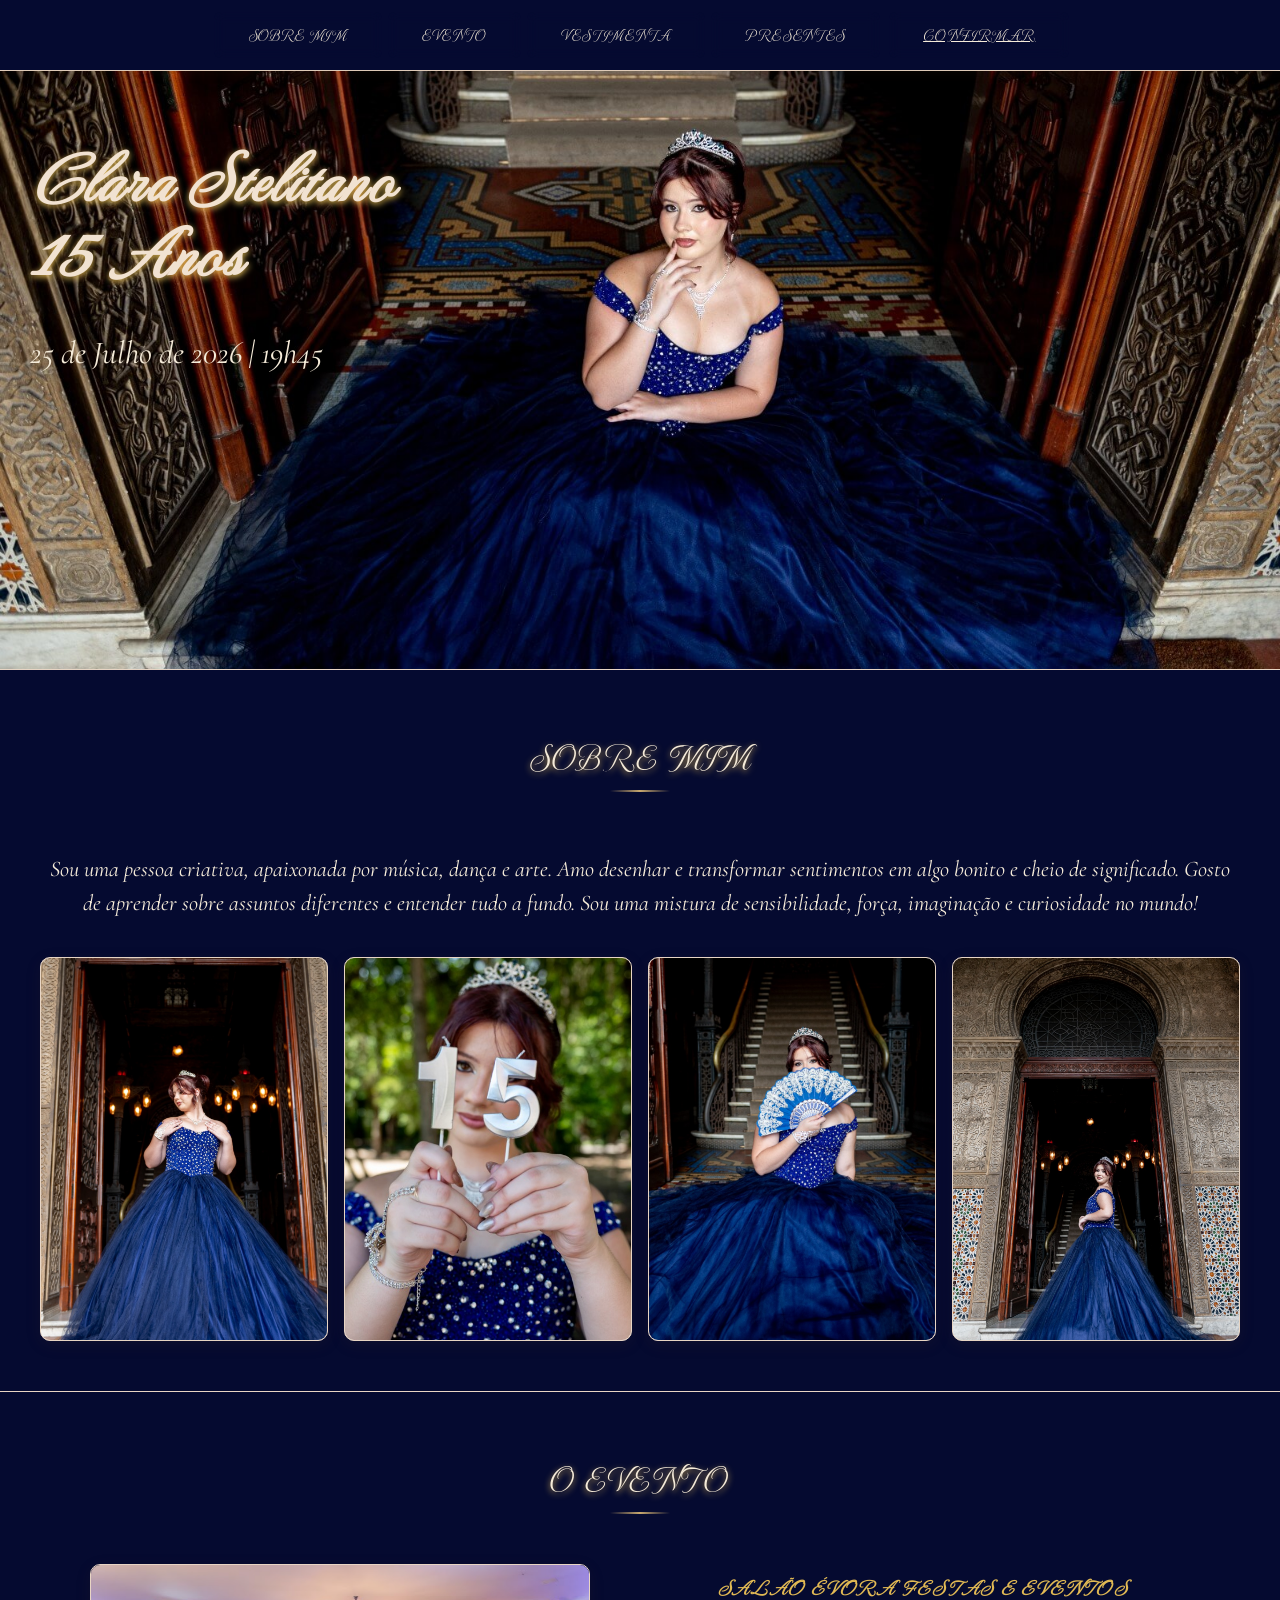
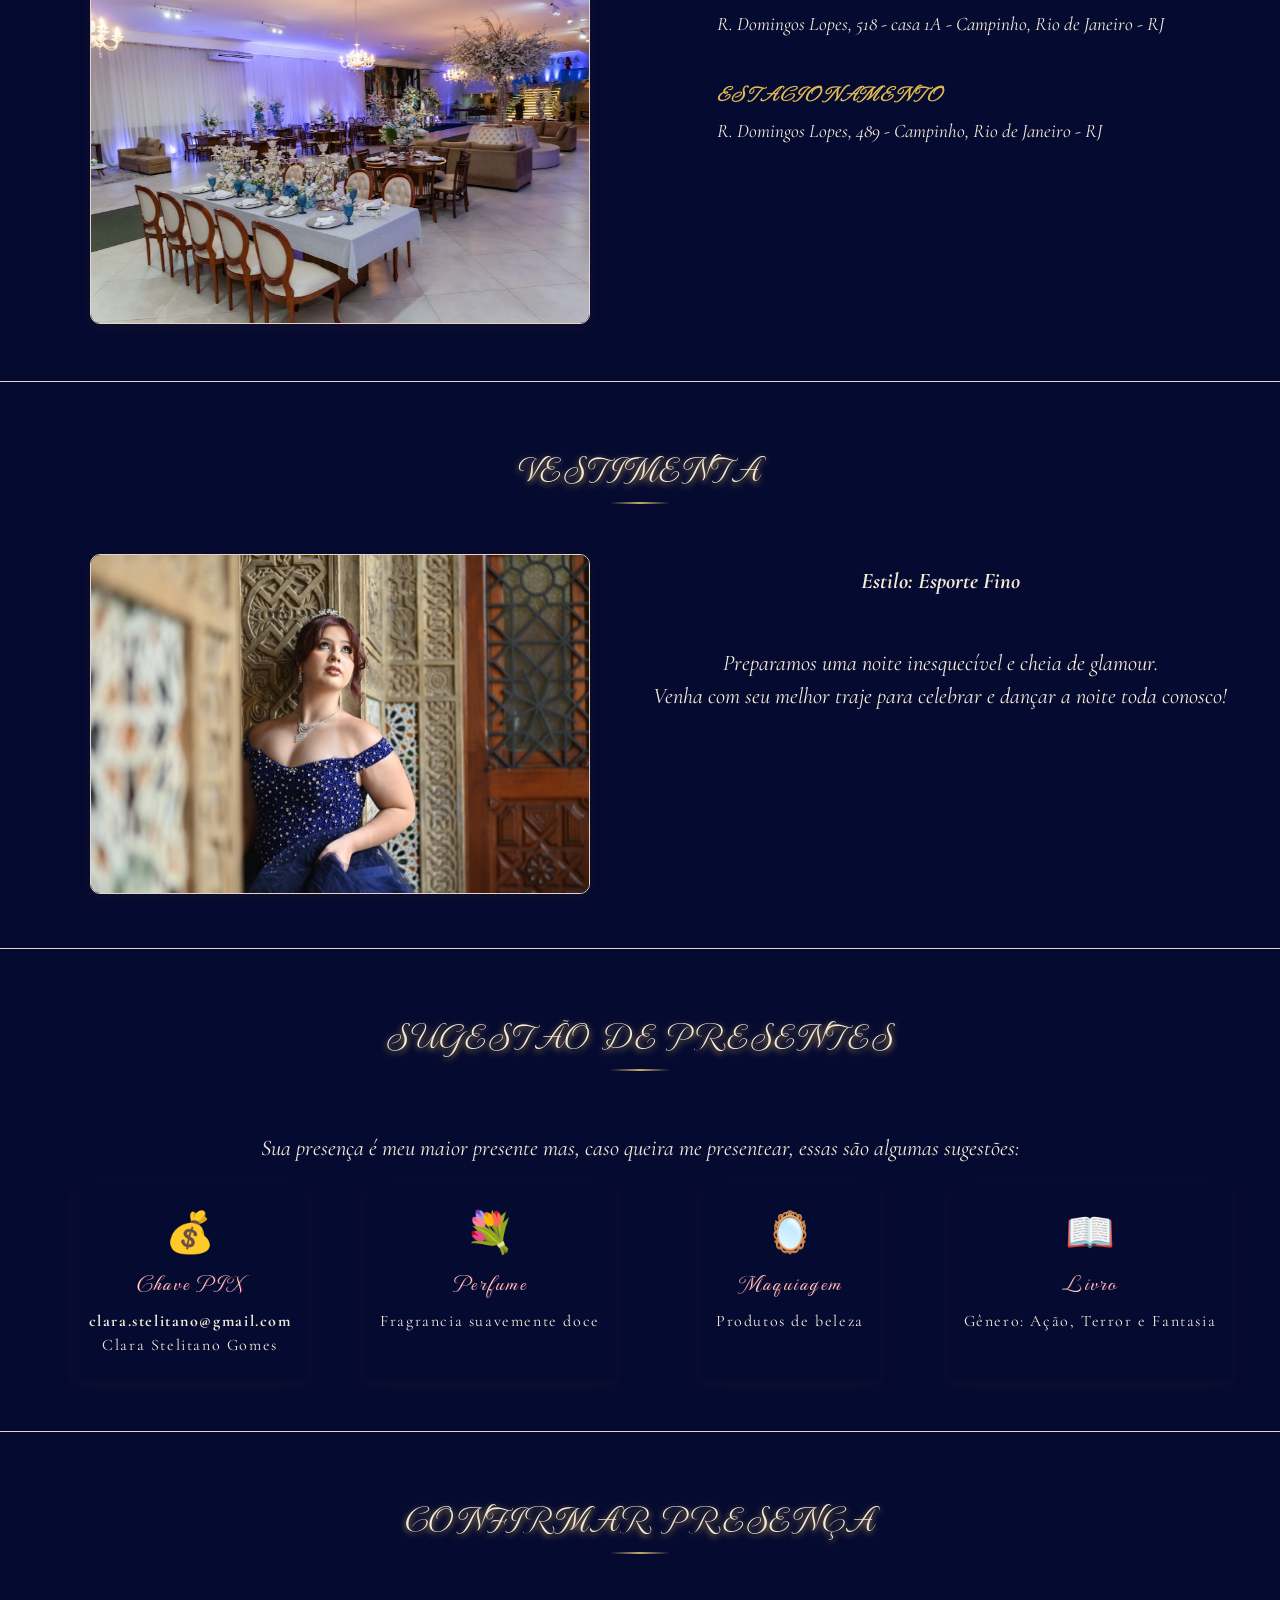
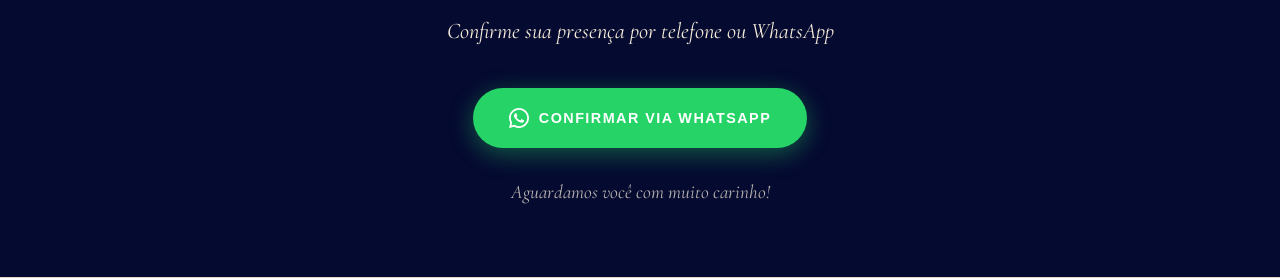
==== index.html @ 80c28e2c "whatsapp e fotos" ====
<!DOCTYPE html>
<html lang="pt-BR">

<head>
  <meta charset="UTF-8">
  <meta name="viewport" content="width=device-width, initial-scale=1.0">
  <link rel="stylesheet" href="home.css">
  <title>Clara Stelitano</title>
  <link rel="preconnect" href="https://fonts.googleapis.com">
  <link rel="preconnect" href="https://fonts.gstatic.com" crossorigin>
  <link href="https://fonts.googleapis.com/css2?family=Cormorant+Garamond:ital,wght@0,300..700;1,300..700&family=Great+Vibes&family=Imperial+Script&family=MonteCarlo&display=swap" rel="stylesheet">
</head>

<body>

  <!-- SIDEBAR NAV (desktop) -->
  <nav class="sidebar">
    <a href="#sobre" onclick="setActive(this)">Sobre Mim</a>
    <a href="#evento" onclick="setActive(this)">Evento</a>
    <a href="#trajes" onclick="setActive(this)">Vestimenta</a>
    <a href="#presentes" onclick="setActive(this)">Presentes</a>
    <a href="#confirmar" onclick="setActive(this)">Confirmar</a>
  </nav>

  <!-- HERO BANNER -->
  <header class="hero">
    <div class="hero-div">
      <h1 class="hero-title">Clara Stelitano</h1>
      <h1 class="hero-subtitle">15 Anos</h1>
      <p class="hero-data">25 de Julho de 2026 | 19h45</p>
    </div>

  </header>

  <div class="layout">

    <!-- MAIN CONTENT -->
    <main>

      <!-- SOBRE MIM -->
      <section class="section" id="sobre">
        <!-- <span class="decor-leaf" style="top:10px;right:20px">🌿</span> -->
        <h2 class="section-title">Sobre mim</h2>
        <div class="section-divider"></div>
        <p class="text-sobre">Sou uma pessoa criativa, apaixonada por música, dança e arte.
          Amo desenhar e transformar sentimentos em algo bonito e cheio de significado.
          Gosto de aprender sobre assuntos diferentes e entender tudo a fundo.
          Sou uma mistura de sensibilidade, força, imaginação e curiosidade no mundo! </p>
        </br>
        <div class="gallery-grid">
          <div class="gallery-card">
            <img class="gallery-img" src="img/foto15.jpeg" alt="clara">
          </div>
          <!-- <div class="gallery-card">
            <img class="gallery-img" src="img/foto10.jpeg" alt="clara">
          </div> -->
          <div class="gallery-card">
            <img class="gallery-img" src="img/foto12.jpeg" alt="clara">
          </div>
          <div class="gallery-card">
            <img class="gallery-img" src="img/foto17.jpeg" alt="clara">
          </div>
          <div class="gallery-card">
            <img class="gallery-img" src="img/foto16.jpeg" alt="clara">
          </div>
        </div>
      </section>

      <!-- EVENTO -->
      <section class="section" id="evento">
        <h2 class="section-title">O Evento</h2>
        <div class="section-divider"></div>

        <!-- <div class="location-grid"> -->
        <!-- <div class="location-card,location-grid"> -->
        <div class="conteudoTotal">
          <div class="conteudoLeft">
            <img src="img/foto20.png">
          </div>
          <div class="conteudoRight">
            <p class="location-label">Salão Évora Festas e Eventos</p>
            <p class="location-addr">R. Domingos Lopes, 518 - casa 1A - Campinho, Rio de Janeiro - RJ</p>
            <br>
            <p class="location-label">Estacionamento</p>
            <p class="location-addr">R. Domingos Lopes, 489 - Campinho, Rio de Janeiro - RJ</p>
            <br>
            <iframe
              src="https://www.google.com/maps/embed?pb=!1m18!1m12!1m3!1d3675.949579290275!2d-43.3407537!3d-22.8783209!2m3!1f0!2f0!3f0!3m2!1i1024!2i768!4f13.1!3m3!1m2!1s0x9962daef02a1d3%3A0x173c0914b69ce580!2s%C3%89vora%20Festas%20e%20Eventos!5e0!3m2!1sen!2sbr!4v1779203268792!5m2!1sen!2sbr"
              width="200" height="150" style="border:0;" allowfullscreen="" loading="lazy"
              referrerpolicy="no-referrer-when-downgrade">
            </iframe>
          </div>
        </div>
        <!-- </div> -->
      </section>

      <!-- VESTIMENTA -->
      <section class="section" id="trajes">
        <h2 class="section-title">Vestimenta</h2>
        <div class="section-divider"></div>
        <div class="conteudoTotal">
          <div class="conteudoFoto">
            <img src="img/foto6.jpeg" alt="clara">
          </div>
          <div class="contudoTextoTraje">
            <p><strong>Estilo: Esporte Fino</strong> </p>
            <br>
            <p>Preparamos uma noite inesquecível e cheia de glamour.
              <br> Venha com seu melhor traje para celebrar e dançar a noite toda conosco!
            </p>
          </div>
        </div>
      </section>

      <!-- PRESENTES -->
      <section class="section" id="presentes">
        <h2 class="section-title">Sugestão de Presentes</h2>
        <div class="section-divider"></div>
        <p class="text-sobre">Sua presença é meu maior presente mas, caso queira me presentear, essas são algumas
          sugestões:</p>

        <div class="gifts-grid">
          <div class="gift-card">
            <span class="gift-icon">💰</span>
            <!-- <img src="img/icon_money.png" width="100" height="50"> -->
            <div class="gift-title">Chave PIX</div>
            <div class="gift-desc"><strong>clara.stelitano@gmail.com</strong><br>Clara Stelitano Gomes</div>
          </div>
          <div class="gift-card">
            <span class="gift-icon">💐</span>
            <div class="gift-title">Perfume</div>
            <div class="gift-desc">Fragrancia suavemente doce</div>
          </div>
          <div class="gift-card">
            <span class="gift-icon">🪞</span>
            <div class="gift-title">Maquiagem</div>
            <div class="gift-desc">Produtos de beleza</div>
          </div>
          <div class="gift-card">
            <span class="gift-icon">📖</span>
            <div class="gift-title">Livro</div>
            <div class="gift-desc">Gênero: Ação, Terror e Fantasia</div>
          </div>
        </div>

      </section>

      <!-- CONFIRMAR -->
      <section class="section" id="confirmar">
        <h2 class="section-title">Confirmar Presença</h2>
        <div class="section-divider"></div>
        <p class="text-sobre">Confirme sua presença por telefone ou WhatsApp</p>
        <a class="btn-whatsapp" href="https://wa.me/5521988600268?text=Olá!%20Gostaria%20de%20confirmar%20minha/nossa%20presença%20no%20aniversário%20de%2015%20anos%20da%20Clara.%20%0A%0ANome(s)%20confirmado(s):%0A*[Escreva%20aqui%20os(s)%20nome(s):]*%0A%0AAté%20lá!" target="_blank">
          <svg width="20" height="20" viewBox="0 0 24 24" fill="white">
            <path
              d="M17.472 14.382c-.297-.149-1.758-.867-2.03-.967-.273-.099-.471-.148-.67.15-.197.297-.767.966-.94 1.164-.173.199-.347.223-.644.075-.297-.15-1.255-.463-2.39-1.475-.883-.788-1.48-1.761-1.653-2.059-.173-.297-.018-.458.13-.606.134-.133.298-.347.446-.52.149-.174.198-.298.298-.497.099-.198.05-.371-.025-.52-.075-.149-.669-1.612-.916-2.207-.242-.579-.487-.5-.669-.51-.173-.008-.371-.01-.57-.01-.198 0-.52.074-.792.372-.272.297-1.04 1.016-1.04 2.479 0 1.462 1.065 2.875 1.213 3.074.149.198 2.096 3.2 5.077 4.487.709.306 1.262.489 1.694.625.712.227 1.36.195 1.871.118.571-.085 1.758-.719 2.006-1.413.248-.694.248-1.289.173-1.413-.074-.124-.272-.198-.57-.347z" />
            <path
              d="M12 0C5.373 0 0 5.373 0 12c0 2.136.562 4.14 1.541 5.875L0 24l6.293-1.511A11.944 11.944 0 0012 24c6.627 0 12-5.373 12-12S18.627 0 12 0zm0 21.818a9.812 9.812 0 01-5.031-1.384l-.361-.214-3.733.896.934-3.625-.235-.374A9.815 9.815 0 012.182 12C2.182 6.57 6.57 2.182 12 2.182c5.43 0 9.818 4.388 9.818 9.818 0 5.43-4.388 9.818-9.818 9.818z" />
          </svg>
          Confirmar via WhatsApp
        </a>
        <p class="rsvp-phone">Aguardamos você com muito carinho!</p>
      </section>
    </main>
  </div>

  <!-- MOBILE BOTTOM NAV -->
  <nav class="mobile-nav">
    <div class="mobile-nav-inner">
      <a href="#sobre" onclick="setActiveMobile(this)">
        <span class="nav-icon">🏠</span>Sobre
      </a>
      <a href="#evento" onclick="setActiveMobile(this)">
        <span class="nav-icon">📍</span>Evento
      </a>
      <a href="#trajes" onclick="setActiveMobile(this)">
        <span class="nav-icon">👗</span>Trajes
      </a>
      <a href="#presentes" onclick="setActiveMobile(this)">
        <span class="nav-icon">🎁</span>Presentes
      </a>
      <a href="#confirmar" onclick="setActiveMobile(this)">
        <span class="nav-icon">✅</span>Confirmar
      </a>
    </div>
  </nav>

  <!-- <footer>
    @ClaraStelitano15anos &nbsp;·&nbsp; 2026
  </footer> -->

  <script>
    // ── Atualiza active na nav desktop ──
    function setActive(el) {
      document.querySelectorAll('nav.sidebar a').forEach(a => a.classList.remove('active'));
      el.classList.add('active');
    }

    // ── Atualiza active na nav mobile ──
    function setActiveMobile(el) {
      document.querySelectorAll('.mobile-nav a').forEach(a => a.classList.remove('active'));
      el.classList.add('active');
    }

    // ── Scroll suave com offset para compensar a nav inferior no mobile ──
    document.querySelectorAll('a[href^="#"]').forEach(link => {
      link.addEventListener('click', function (e) {
        const targetId = this.getAttribute('href').slice(1);
        const target = document.getElementById(targetId);
        if (!target) return;

        e.preventDefault();

        const isMobile = window.innerWidth <= 768;
        // Offset: altura da nav inferior (~68px) + folga
        const offset = isMobile ? 16 : 0;
        const top = target.getBoundingClientRect().top + window.scrollY - offset;

        window.scrollTo({ top, behavior: 'smooth' });
      });
    });

    // ── Intersection Observer: destaca seção visível na nav ──
    const sections = document.querySelectorAll('.section');
    const sidebarLinks = document.querySelectorAll('nav.sidebar a');
    const mobileLinks = document.querySelectorAll('.mobile-nav a');

    // threshold menor para melhor detecção em telas pequenas
    const observer = new IntersectionObserver((entries) => {
      entries.forEach(entry => {
        if (entry.isIntersecting) {
          const id = entry.target.id;
          sidebarLinks.forEach(a => {
            a.classList.toggle('active', a.getAttribute('href') === '#' + id);
          });
          mobileLinks.forEach(a => {
            a.classList.toggle('active', a.getAttribute('href') === '#' + id);
          });
        }
      });
    }, {
      threshold: 0.25,
      // rootMargin: exclui a faixa inferior ocupada pela nav mobile
      rootMargin: '0px 0px -60px 0px'
    });

    sections.forEach(s => observer.observe(s));
  </script>
</body>

</html>
---- home.css ----
:root {
    --azul: #050a30;
    --marsala: #810B38;
    --bege: #F1E2D1;
    --bege-escuro: #DCC3AA;
    --dourado: #e1b954;
    --rose: #c49a7a;
    --rose-light: #e8d5c4;
    --rose-pale: #f5ede6;
    --rose-dark: #9a6843;
    --cream: #faf5f0;
    --brown: #5c3d2e;
    --brown-light: #9b7b6a;
    --gold: #c9a96e;
    --white: #fff;
    --text: #f5ebd9;
    --text-light: #7a5c4a;
    --shadow: rgba(100, 60, 30, 0.12);
    --nav-w: 180px;
}

*,
*::before,
*::after {
    box-sizing: border-box;
    margin: 0;
    padding: 0;
}

html {
    scroll-behavior: smooth;
}

body {
    font-family: 'Lato', sans-serif;
    background: var(--azul);
    color: var(--text);
    overflow-x: hidden;
}

/* ── HERO BANNER ── */
.hero {
    background-image: url('foto13.jpeg');
    background-size: cover;
    background-position: center center;
    max-height: 700px;
    width: 100%;
    padding: 70px 30px 60px;
    min-height: 600px;

    /* padding: 150px 100px 40px; */
    /* text-align: left; */
    /* position: relative; */
    overflow: hidden;
    border-bottom: .5px solid var(--rose-light);
    border-top: .5px solid var(--rose-light);
}

.hero-div {
    text-align: justify;
}

/* .hero::before,
    .hero::after {
      content: '';
      position: absolute;
      border-radius: 50%;
      opacity: .15;
    }

    .hero::before {
      width: 300px;
      height: 300px;
      background: radial-gradient(circle, var(--rose) 0%, transparent 70%);
      top: -80px;
      left: -80px;
    }

    .hero::after {
      width: 250px;
      height: 250px;
      background: radial-gradient(circle, var(--gold) 0%, transparent 70%);
      bottom: -60px;
      right: -60px;
    } */

.hero-title {
    font-family: "MonteCarlo", cursive;
    font-style: italic;
    font-size: clamp(2rem, 6vw, 4.2rem);
    font-weight: 700;
    color: var(--bege);
    letter-spacing: 0.04em;
    line-height: 1.1;
    position: relative;
    z-index: 1;
    text-shadow: 0 2px 6px var(--dourado);
    /* text-align: right; */
    /* animation: fadeDown .8s ease both; */
}

.hero-subtitle {
    font-family: "MonteCarlo", cursive;
    font-style: italic;
    font-size: clamp(1rem, 6vw, 4.2rem);
    font-weight: 700;
    color: var(--bege);
    letter-spacing: 0.04em;
    line-height: 1.1;
    position: relative;
    z-index: 1;
    text-shadow: 0 2px 6px var(--dourado);
    /* text-align: right; */
    /* animation: fadeDown .8s ease both; */
}

.hero-data {
    font-family: 'Cormorant Garamond', serif;
    font-size: clamp(2rem, 2.5vw, 1.4rem);
    font-style: italic;
    text-align: left;
    color: var(--text);
    margin-top: 30px;
}

/* .hero-sub {
      font-family: 'Cormorant Garamond', serif;
      font-size: clamp(1rem, 3vw, 1.6rem);
      font-style: italic;
      color: var(--rose-dark);
      margin-top: 10px;
      letter-spacing: 0.08em;
      position: relative; z-index: 1;
      animation: fadeDown .8s .2s ease both;
    } */

@keyframes fadeDown {
    from {
        opacity: 0;
        transform: translateY(-20px);
    }

    to {
        opacity: 1;
        transform: translateY(0);
    }
}

/* .hero-line {
      width: 80px; height: 2px;
      background: linear-gradient(90deg, transparent, var(--gold), transparent);
      margin: 14px auto 0;
      position: relative; z-index: 1;
    } */

/* ── LAYOUT WRAPPER ── */
.layout {
    display: flex;
    min-height: 100vh;
    align-items: flex-start;
    /* background: var(--azul); */
}

/* ── SIDEBAR NAV ── */
nav.sidebar {
    /* width: var(--nav-w);
      flex-shrink: 0;
      background: linear-gradient(180deg, var(--azul) 0%, #eeddcf 100%);
      border-right: 1px solid var(--rose-light);
      position: sticky;
      top: 0;
      height: 100vh;
      display: flex;
      flex-direction: column;
      align-items: center;
      padding: 30px 0;
      gap: 8px;
      box-shadow: 2px 0 12px var(--shadow);
      z-index: 100; */
    width: 100%;
    background: var(--azul);
    /* border-bottom: 1px solid var(--rose-light); */
    position: sticky;
    top: 0;
    /* height: auto; */
    display: flex;
    flex-direction: row;
    align-items: center;
    justify-content: center;
    padding: 12px 20px;
    gap: 6px;
    box-shadow: 0 2px 12px var(--shadow);
    z-index: 100;
    /* flex-wrap: wrap; */
}

nav.sidebar a {
    display: block;
    /* width: 95%; */
    padding: 11px 34px;
    /* font-family: "Imperial Script", cursive; */
    /* font-family: 'Cormorant Garamond', serif; */
    font-family: "MonteCarlo", cursive;
    font-size: .88rem;
    font-weight: 500;
    letter-spacing: .12em;
    text-transform: uppercase;
    text-decoration: none;
    color: var(--text);
    /* background: rgba(255,255,255,.25); */
    background: F1E2D1;
    /* border: 1px solid var(--rose-light); */
    border-radius: 6px;
    text-align: center;
    transition: all .45s ease;
    backdrop-filter: blur(6px);
}

nav.sidebar a:hover,
nav.sidebar a.active {
    /* background: rgba(196,154,122, .4); */
    text-decoration: underline;
    /* color: var(--white); */
    /* border-color: var(--rose); */
    /* box-shadow: 0 4px 14px rgba(196, 154, 122, .4); */
    transform: translateX(3px);
}

/* ── MAIN CONTENT ── */
main {
    flex: 1;
    padding: 0 0 0px;
    min-width: 0;
    background: var(--azul);
}

/* ── SECTION SHARED ── */
.section {
    padding: 50px 40px;
    border-bottom: .5px solid var(--rose-light);
    animation: fadeIn .6s ease both;
    background: var(--azul);
}

@keyframes fadeIn {
    from {
        opacity: 0;
        transform: translateY(16px);
    }

    to {
        opacity: 1;
        transform: translateY(0);
    }
}

.section-title {
    font-family: "MonteCarlo", cursive;
    /* font-family: 'Cormorant Garamond', serif; */
    font-size: clamp(1.3rem, 3vw, 2rem);
    font-weight: 300;
    color: var(--text);
    letter-spacing: .10em;
    text-transform: uppercase;
    text-align: center;
    margin-bottom: 6px;
    margin-top: 10px;
    position: relative;
    z-index: 1;
    text-shadow: 0 2px 6px var(--dourado);
}

.section-divider {
    width: 60px;
    height: 2px;
    background: linear-gradient(90deg, transparent, var(--gold), transparent);
    margin: 0 auto 50px;
}

/* ── SOBRE MIM ── */
/* #bem-vindo {
      background: linear-gradient(135deg, #fff9f5 0%, var(--rose-pale) 100%);
      text-align: center;
    } */

.text-sobre {
    font-family: 'Cormorant Garamond', serif;
    font-size: clamp(1rem, 2.5vw, 1.4rem);
    font-style: italic;
    color: var(--text);
    margin-bottom: 20px;
    text-align: center;
}


/* ── GALLERY ── */
.gallery-grid {
    display: grid;
    /* grid-template-columns: repeat(auto-fill, minmax(160px, 1fr)); */
    grid-template-columns: repeat(4, 1fr);
    gap: 16px;
    justify-items: center;
}

.gallery-card {
    background: var(--rose-pale);
    border-radius: 10px;
    overflow: hidden;
    border: 1px solid var(--rose-light);
    box-shadow: 0 4px 16px var(--shadow);
    /* transition: transform .3s ease, box-shadow .3s ease; */
    /* cursor: pointer; */
}

/* .gallery-card:hover { transform: translateY(-5px) scale(1.02); box-shadow: 0 10px 28px rgba(100,60,30,.18); } */

.gallery-img {
    width: 100%;
    aspect-ratio: 3/4;
    object-fit: cover;
    display: block;
    background: linear-gradient(135deg, var(--rose-light) 0%, #dfc5b0 100%);
}

.gallery-placeholder {
    width: 100%;
    aspect-ratio: 3/4;
    display: flex;
    flex-direction: column;
    align-items: center;
    justify-content: center;
    background: linear-gradient(135deg, var(--rose-light) 0%, #dfc5b0 100%);
    font-size: 2.5rem;
    color: var(--rose-dark);
    opacity: .7;
    gap: 8px;
}

.gallery-caption {
    padding: 8px 10px;
    font-family: 'Cormorant Garamond', serif;
    font-size: .85rem;
    font-style: italic;
    color: var(--brown-light);
    text-align: center;
}

/* ── EVENTO ── */
/* #evento {
      background: var(--azul);
    } */

/* .location-grid {
      display: grid;
      grid-template-columns: 1fr 1fr;
      gap: 20px;
      /* grid-template-columns: repeat(2, 1fr); 
    }*/

/* .location-card { */
/* background: white;
      border-radius: 12px;
      border: 1px solid var(--rose-light);
      padding: 50px;
      box-shadow: 0 4px 16px var(--shadow);
      display: flex;
      flex-direction: column;
      gap: 12px; */
/* background: var(--rose-pale);
      border-radius: 10px;
      overflow: hidden;
      border: 1px solid var(--rose-light);
      box-shadow: 0 4px 16px var(--shadow);
    } */

.conteudoLeft img {
    /* width: 50%; */
    width: 500px;
    height: 360px;
    border-radius: 10px;
    overflow: hidden;
    border: 1px solid var(--rose-light);
    box-shadow: 0 4px 16px var(--shadow);
}

.location-label {
    font-family: "MonteCarlo", cursive;
    font-size: clamp(1rem, 2.5vw, 1.2rem);
    font-weight: 700;
    line-height: 1.5;
    letter-spacing: .15em;
    text-transform: uppercase;
    text-align: left;
    color: var(--dourado);
    margin-bottom: 4px;
}

.location-addr {
    font-family: 'Cormorant Garamond', serif;
    font-size: clamp(.85rem, 2.5vw, 1.2rem);
    line-height: 1rem;
    color: var(--text);
    margin-bottom: 20px;
    text-align: left;
    padding-top: 10px;
}


/* TRAJES */

.conteudoTotal {
    display: grid;
    justify-items: center;
    /* gap: 10px; */
    grid-template-columns: repeat(2, 1fr);
}

.conteudoFoto img {
    width: 500px;
    height: 340px;
    border-radius: 10px;
    overflow: hidden;
    border: 1px solid var(--rose-light);
    box-shadow: 0 4px 16px var(--shadow);

}

.conteudoTextoTraje,
p {
    font-family: 'Cormorant Garamond', serif;
    font-size: clamp(1rem, 2.5vw, 1.4rem);
    font-style: italic;
    line-height: 1.5;
    color: var(--text);
    margin-bottom: 20px;
    /* margin-top: 30px; */
    text-align: center;
    padding-top: 10px;
}


/* ── GIFTS ── */
/* #presentes {
      background: var(--azul);
    } */

.gifts-grid {
    display: grid;
    justify-items: center;
    grid-template-columns: repeat(4, 1fr);
}

.gift-card {
    background: var(--azul);
    /* border-radius: 12px; */
    /* border: 1px solid var(--rose-light); */
    padding: 24px 16px;
    text-align: center;
    box-shadow: 0 4px 14px var(--shadow);
    /* transition: transform .3s ease; */
}

/* .gift-card:hover {
      transform: translateY(-4px);
    } */

.gift-icon {
    font-size: 2.5rem;
    margin-bottom: 10px;
    display: block;
}

.gift-title {
    font-family: "MonteCarlo", cursive;
    font-size: clamp(1rem, 2.5vw, 1.4rem);
    /* font-size: .88rem; */
    /* font-style: italic; */
    line-height: 1.5;
    font-weight: 500;
    letter-spacing: .1em;
    color: var(--bege);
    text-shadow: 1px 0px var(--marsala);
    margin-bottom: 10px;
}

.gift-desc {
    font-family: 'Cormorant Garamond', serif;
    font-size: 1rem;
    color: var(--text);
    line-height: 1.5;
    letter-spacing: .1em;
}

/* ── RSVP ── */
#confirmar {
    text-align: center;
}

/* .rsvp-text {
      font-size: .85rem;
      opacity: .9;
      margin-bottom: 8px;
      line-height: 1.6;
    } */

/* .rsvp-deadline {
      font-family: 'Cormorant Garamond', serif;
      font-style: italic;
      font-size: 1.05rem;
      opacity: .85;
      margin-bottom: 28px;
    } */

.rsvp-icon {
    font-size: 3rem;
    margin-bottom: 16px;
    animation: pulse 2s infinite;
}

@keyframes pulse {

    0%,
    100% {
        transform: scale(1)
    }

    50% {
        transform: scale(1.08)
    }
}

.btn-whatsapp {
    display: inline-flex;
    align-items: center;
    gap: 10px;
    background: #25d366;
    color: white;
    padding: 20px 36px;
    border-radius: 50px;
    font-family: 'Lato', sans-serif;
    font-weight: 700;
    font-size: .9rem;
    letter-spacing: .1em;
    text-transform: uppercase;
    text-decoration: none;
    box-shadow: 0 6px 24px rgba(37, 211, 102, .4);
    transition: all .3s ease;
    border: none;
    cursor: pointer;
    margin: 20px 10px 0px;
}

.btn-whatsapp:hover {
    transform: translateY(-3px);
    box-shadow: 0 10px 32px rgba(37, 211, 102, .5);
    background: #1eb556;
}

.rsvp-phone {
    margin-top: 20px;
    opacity: .75;
    font-size: 1.2rem;
    color: var(--text);
    line-height: 1.5;
}

/* ── FOOTER ── */
footer {
    background: var(--azul);
    color: rgba(255, 255, 255, .6);
    text-align: center;
    padding: 30px;
    font-size: .78rem;
    letter-spacing: .08em;
}

/* ══════════════════════════════════════════
       MOBILE NAV — barra inferior fixa
    ══════════════════════════════════════════ */
.mobile-nav {
    display: none;
    /* oculto no desktop */
    position: fixed;
    bottom: 0;
    left: 0;
    right: 0;
    background: rgba(5, 10, 48, 0.96);
    backdrop-filter: blur(20px);
    -webkit-backdrop-filter: blur(20px);
    border-top: 1px solid rgba(225, 185, 84, 0.22);
    z-index: 200;
    /* respeita a safe-area do iPhone (home bar) */
    padding-bottom: env(safe-area-inset-bottom, 6px);
    box-shadow: 0 -4px 28px rgba(0, 0, 0, 0.45);
}

.mobile-nav-inner {
    display: flex;
    justify-content: space-around;
    align-items: center;
    padding: 8px 4px 4px;
}

.mobile-nav a {
    display: flex;
    flex-direction: column;
    align-items: center;
    gap: 3px;
    text-decoration: none;
    color: rgba(245, 235, 217, 0.5);
    font-size: 0.5rem;
    font-weight: 700;
    letter-spacing: 0.07em;
    text-transform: uppercase;
    padding: 6px 8px;
    border-radius: 10px;
    min-width: 48px;
    text-align: center;
    transition: color 0.2s ease, background 0.2s ease;
    /* área de toque mínima de 44px recomendada pela Apple */
    min-height: 44px;
    justify-content: center;
}

.mobile-nav a:active {
    background: rgba(225, 185, 84, 0.1);
    transform: scale(0.95);
}

.mobile-nav a.active {
    color: var(--dourado);
}

.mobile-nav a.active .nav-icon {
    filter: drop-shadow(0 0 5px rgba(225, 185, 84, 0.55));
}

.mobile-nav .nav-icon {
    font-size: 1.3rem;
    line-height: 1;
    display: block;
}

/* ══════════════════════════════════════════
       BREAKPOINT: Tablet  ≤ 900px
    ══════════════════════════════════════════ */
@media (max-width: 900px) {
    nav.sidebar {
        padding: 10px 12px;
        gap: 2px;
        flex-wrap: wrap;
    }

    nav.sidebar a {
        padding: 9px 18px;
        font-size: 0.78rem;
        letter-spacing: 0.08em;
    }

    .gallery-grid {
        grid-template-columns: repeat(3, 1fr);
        gap: 12px;
    }

    .gifts-grid {
        grid-template-columns: repeat(2, 1fr);
        gap: 12px;
    }

    .conteudoTotal {
        grid-template-columns: 1fr;
        gap: 24px;
    }

    .conteudoLeft img,
    .conteudoFoto img {
        width: 100%;
        height: auto;
        max-height: 340px;
        object-fit: cover;
    }
}

/* ══════════════════════════════════════════
       BREAKPOINT: Mobile  ≤ 768px
    ══════════════════════════════════════════ */
@media (max-width: 768px) {
    :root {
        --nav-w: 0px;
    }

    /* ── Troca a nav ── */
    nav.sidebar {
        display: none;
    }

    .mobile-nav {
        display: block;
    }

    /* ── Compensa a nav inferior + safe-area ── */
    main {
        padding-bottom: calc(68px + env(safe-area-inset-bottom, 0px));
    }

    footer {
        padding-bottom: calc(76px + env(safe-area-inset-bottom, 0px));
    }

    /* ── Layout ── */
    .layout {
        flex-direction: column;
    }

    /* ── Hero ── */
    .hero {
        padding: 52px 24px 40px;
        min-height: 280px;
        max-height: none;
        background-position: center top;
    }

    .hero-title {
        font-size: clamp(2.2rem, 10vw, 3rem);
    }

    .hero-subtitle {
        font-size: clamp(1.3rem, 6.5vw, 2rem);
    }

    .hero-data {
        font-size: clamp(0.9rem, 3.8vw, 1.1rem);
        margin-top: 14px;
    }

    /* ── Seções ── */
    .section {
        padding: 40px 20px;
    }

    .section-title {
        font-size: clamp(1.4rem, 5.5vw, 2rem);
    }

    .section-divider {
        margin-bottom: 28px;
    }

    .text-sobre {
        font-size: clamp(1rem, 3.8vw, 1.2rem);
        text-align: center;
        padding: 0 4px;
        line-height: 1.6;
    }

    /* ── Galeria: 2 colunas no mobile ── */
    .gallery-grid {
        grid-template-columns: repeat(2, 1fr);
        gap: 10px;
    }

    /* ── Evento / Trajes: empilhado, centrado ── */
    .conteudoTotal {
        grid-template-columns: 1fr;
        gap: 20px;
    }

    .conteudoLeft,
    .conteudoFoto {
        display: flex;
        justify-content: center;
    }

    .conteudoLeft img,
    .conteudoFoto img {
        width: 100%;
        height: auto;
        max-height: 260px;
        object-fit: cover;
        border-radius: 10px;
    }

    .conteudoRight {
        text-align: center;
        padding: 0 4px;
    }

    .location-label,
    .location-addr {
        text-align: center;
    }

    .location-addr {
        line-height: 1.5;
    }

    /* ── Iframe do Maps: 100% de largura ── */
    iframe {
        width: 100% !important;
        height: 200px !important;
        border-radius: 10px;
    }

    /* ── Presentes: 2 colunas ── */
    .gifts-grid {
        grid-template-columns: repeat(2, 1fr);
        gap: 10px;
    }

    .gift-card {
        padding: 20px 12px;
    }

    .gift-icon {
        font-size: 2rem;
        margin-bottom: 8px;
    }

    /* ── Confirmar ── */
    .btn-whatsapp {
        padding: 16px 28px;
        font-size: 0.82rem;
        margin: 16px auto 0;
        /* centraliza em telas pequenas */
        display: inline-flex;
        max-width: 90%;
    }

    .rsvp-phone {
        font-size: 1rem;
        padding: 0 12px;
        line-height: 1.6;
    }
}

/* ══════════════════════════════════════════
       BREAKPOINT: Mobile pequeno  ≤ 420px
    ══════════════════════════════════════════ */
@media (max-width: 420px) {
    .hero {
        padding: 40px 16px 32px;
    }

    .hero-title {
        font-size: clamp(1.8rem, 9vw, 2.6rem);
    }

    .hero-subtitle {
        font-size: clamp(1.1rem, 6vw, 1.7rem);
    }

    .section {
        padding: 32px 14px;
    }

    /* Galeria: mantém 2 colunas, mas gap menor */
    .gallery-grid {
        grid-template-columns: repeat(2, 1fr);
        gap: 7px;
    }

    /* Presentes: 2 colunas compactas */
    .gifts-grid {
        grid-template-columns: repeat(2, 1fr);
        gap: 7px;
    }

    .gift-card {
        padding: 14px 8px;
    }

    .gift-icon {
        font-size: 1.7rem;
    }

    .gift-title {
        font-size: 0.85rem;
    }

    .gift-desc {
        font-size: 0.78rem;
        letter-spacing: 0.05em;
    }

    /* Nav inferior: ícones e rótulos menores */
    .mobile-nav a {
        font-size: 0.45rem;
        padding: 5px 5px;
        min-width: 40px;
        letter-spacing: 0.05em;
    }

    .mobile-nav .nav-icon {
        font-size: 1.15rem;
    }

    /* Mapa menor */
    iframe {
        height: 170px !important;
    }

    /* Botão WhatsApp: ocupa mais espaço */
    .btn-whatsapp {
        padding: 14px 20px;
        font-size: 0.76rem;
        max-width: 100%;
        width: 100%;
        justify-content: center;
        box-sizing: border-box;
    }
}

/* ── DECORATIVE LEAVES ── */
/* .decor-leaf {
      position: absolute;
      font-size: 1.8rem;
      opacity: .12;
      pointer-events: none;
      user-select: none;
    } */

.section {
    position: relative;
}
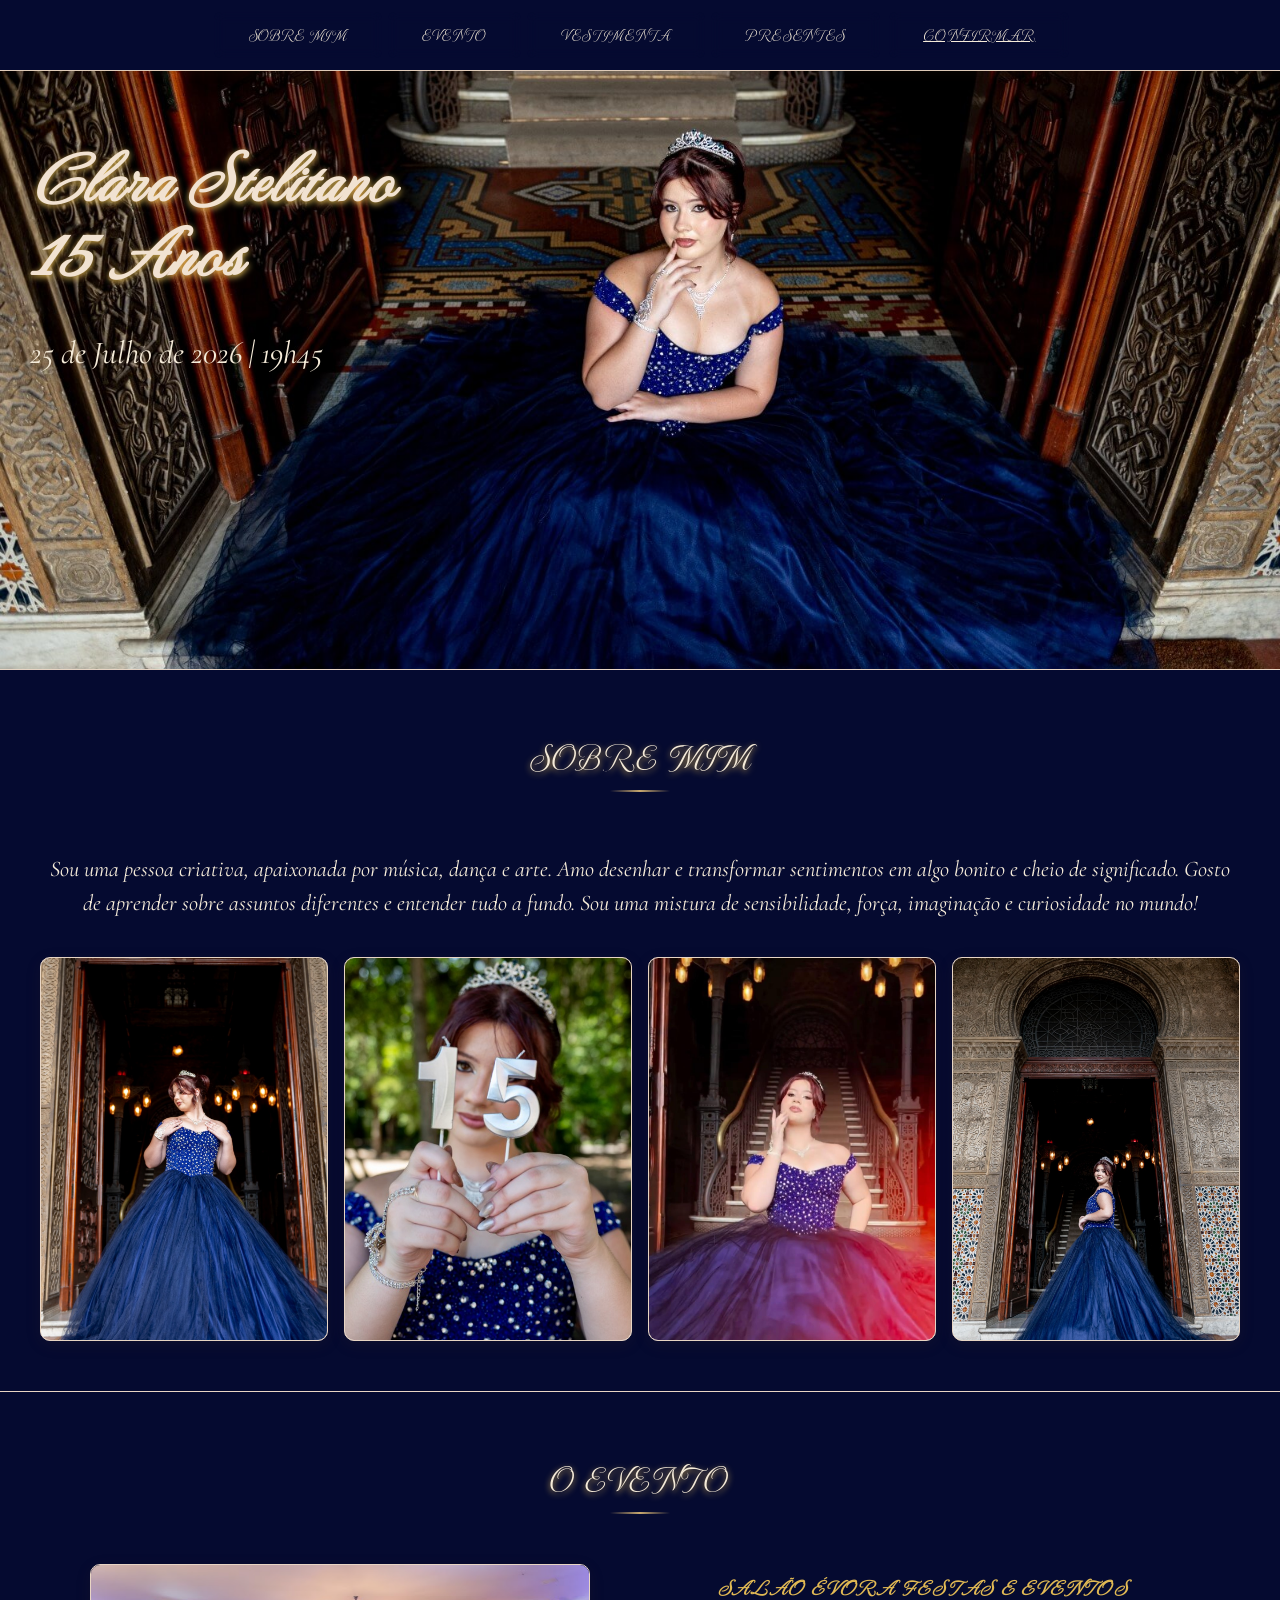
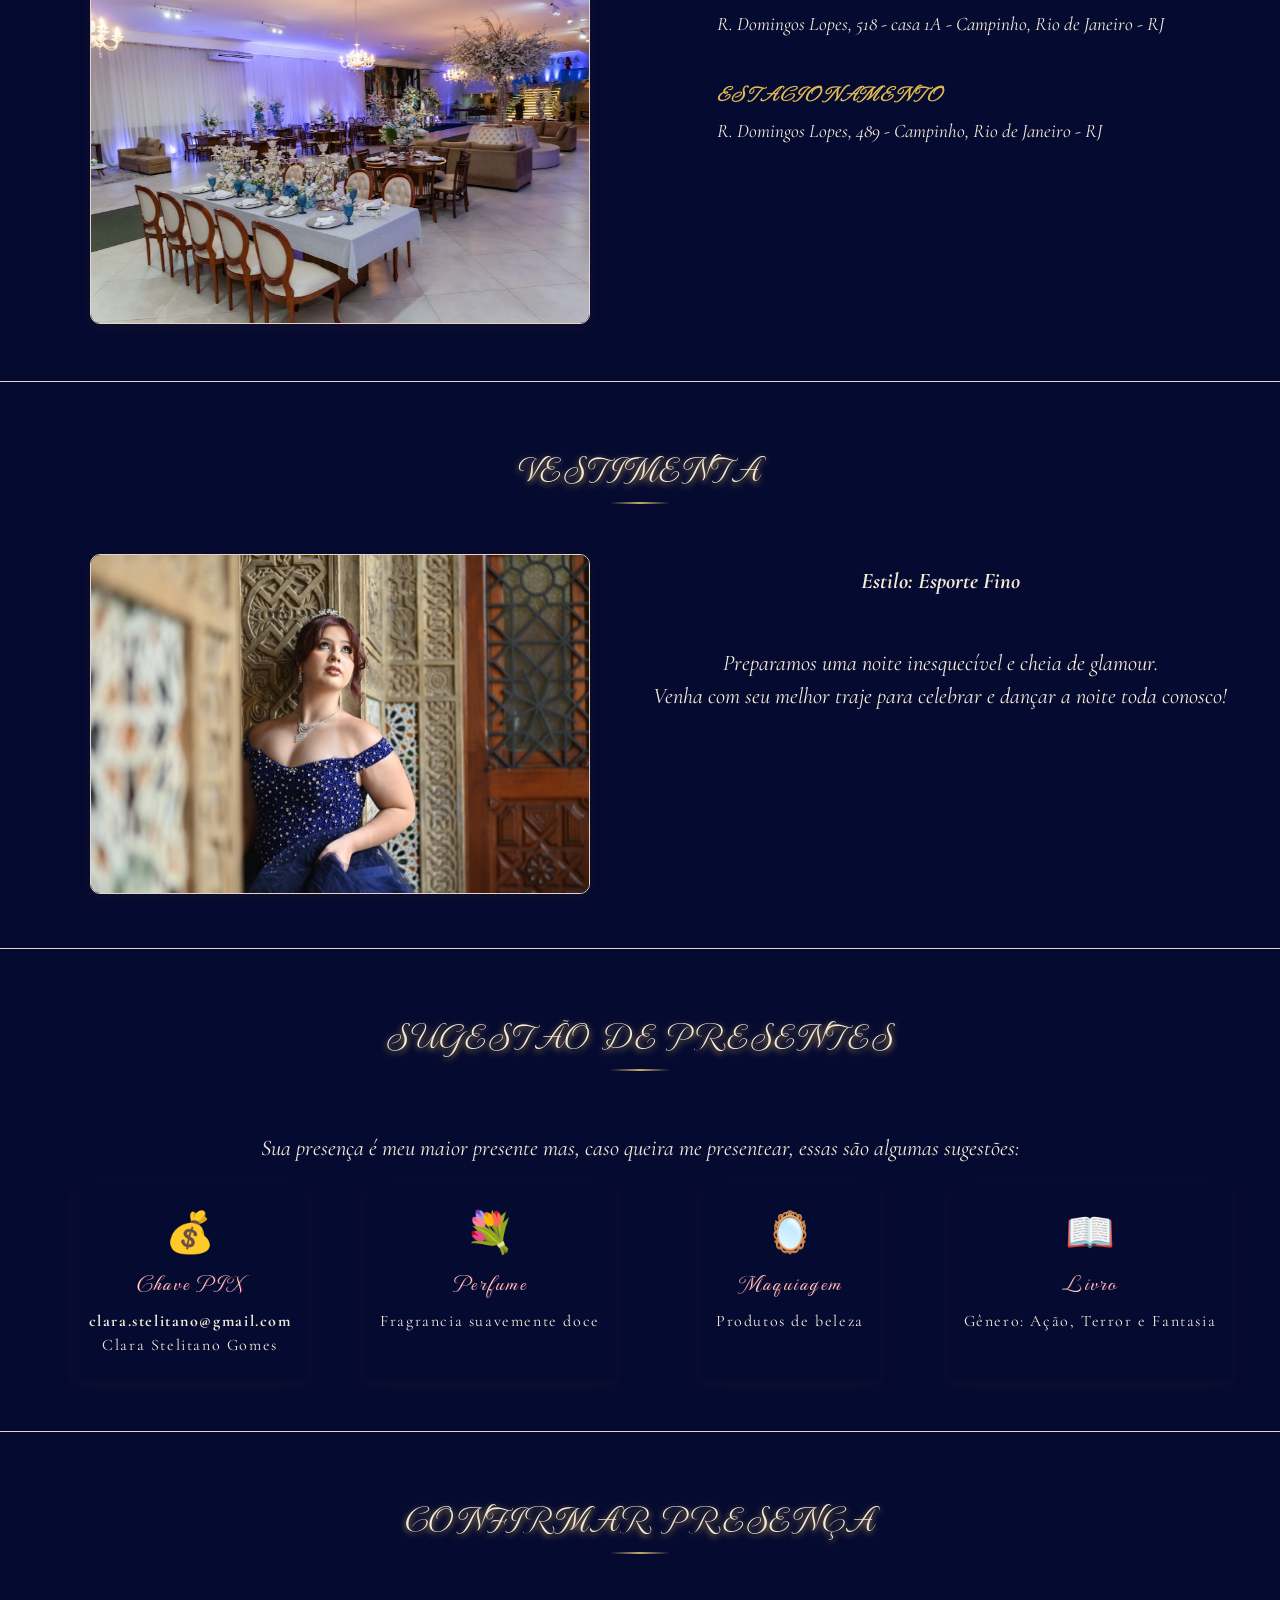
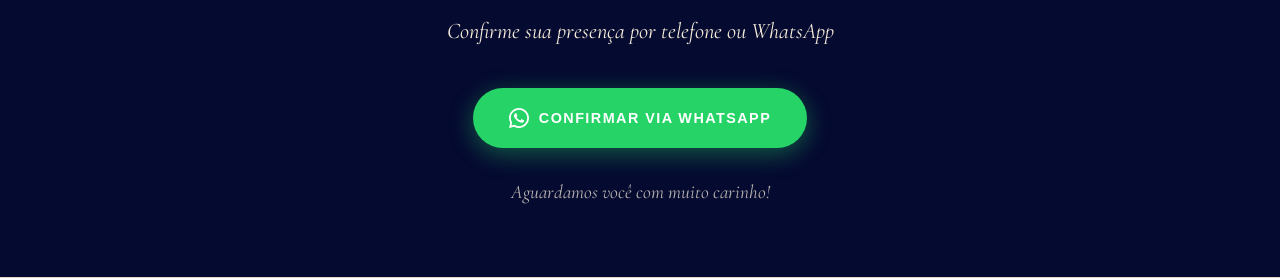
==== commit 33151cc6: "foto" ====
--- a/index.html
+++ b/index.html
@@ -58,7 +58,7 @@
             <img class="gallery-img" src="img/foto12.jpeg" alt="clara">
           </div>
           <div class="gallery-card">
-            <img class="gallery-img" src="img/foto17.jpeg" alt="clara">
+            <img class="gallery-img" src="img/foto1.jpeg" alt="clara">
           </div>
           <div class="gallery-card">
             <img class="gallery-img" src="img/foto16.jpeg" alt="clara">
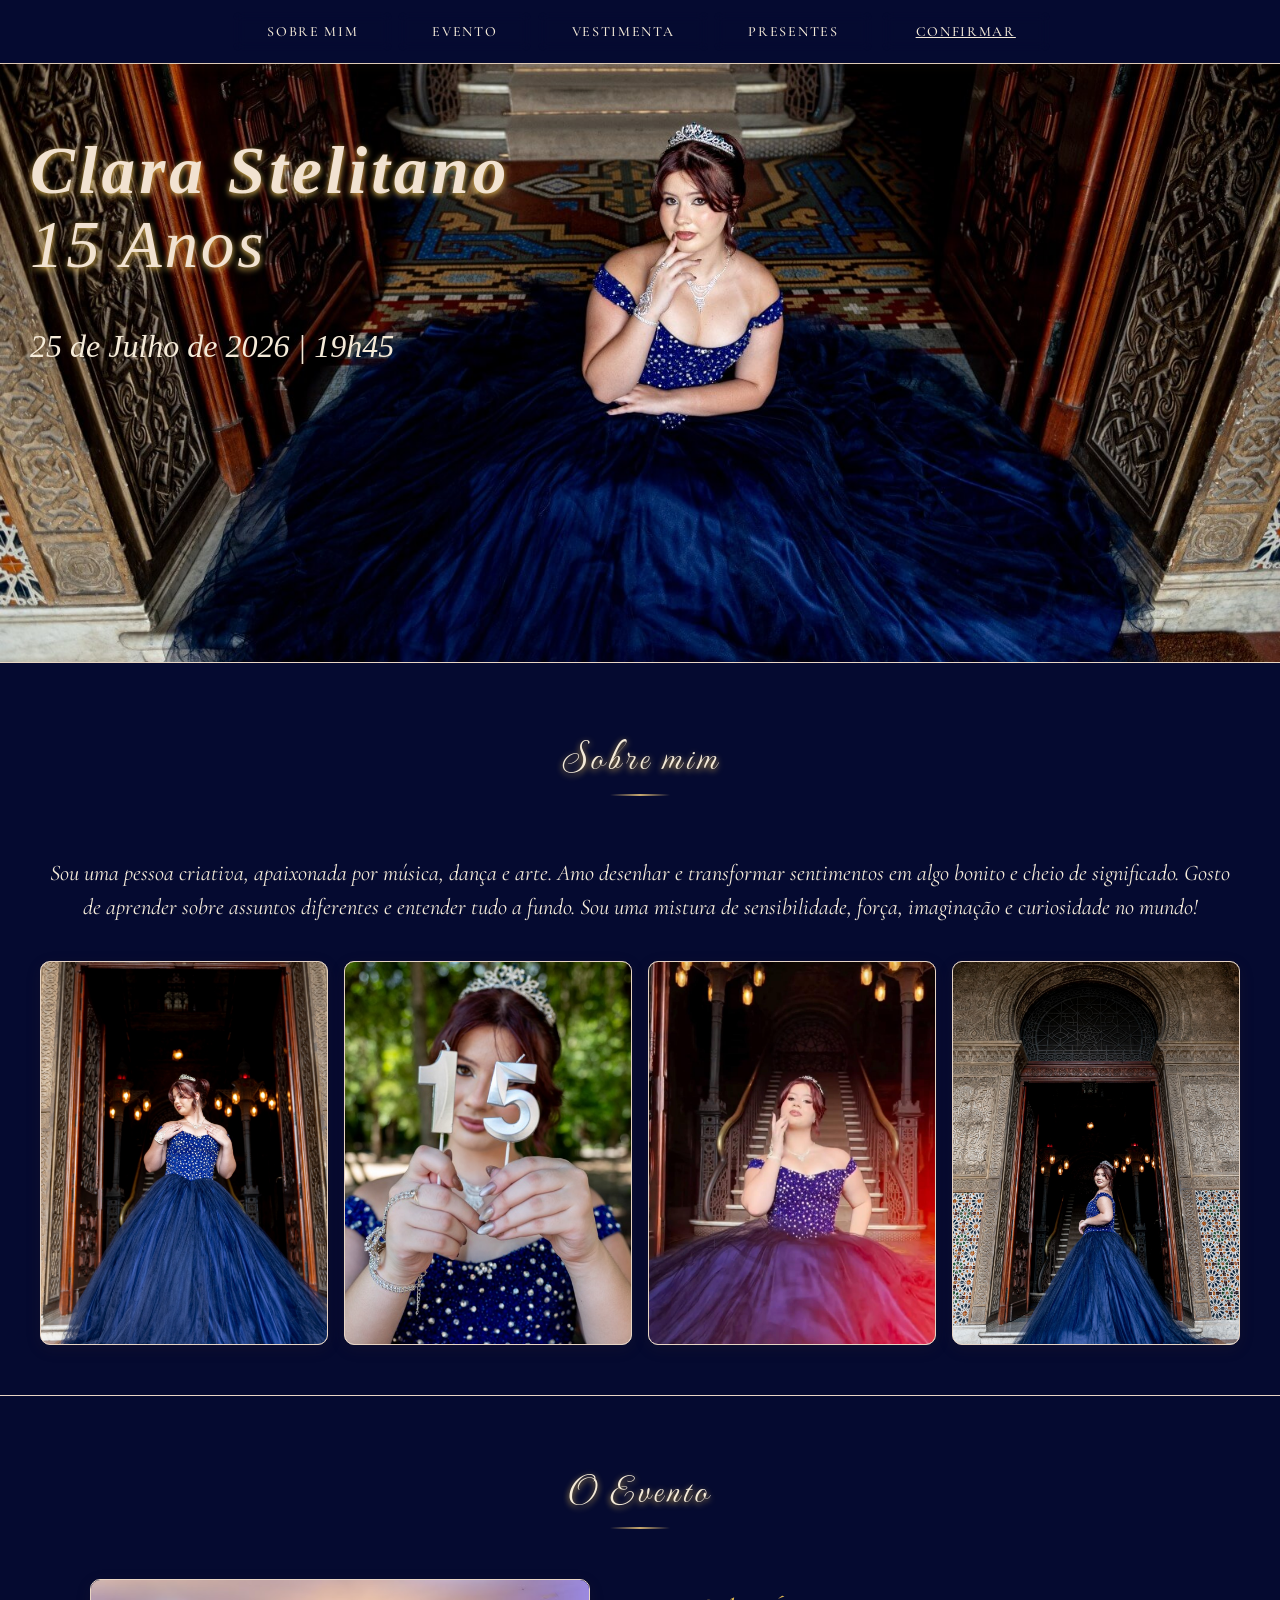
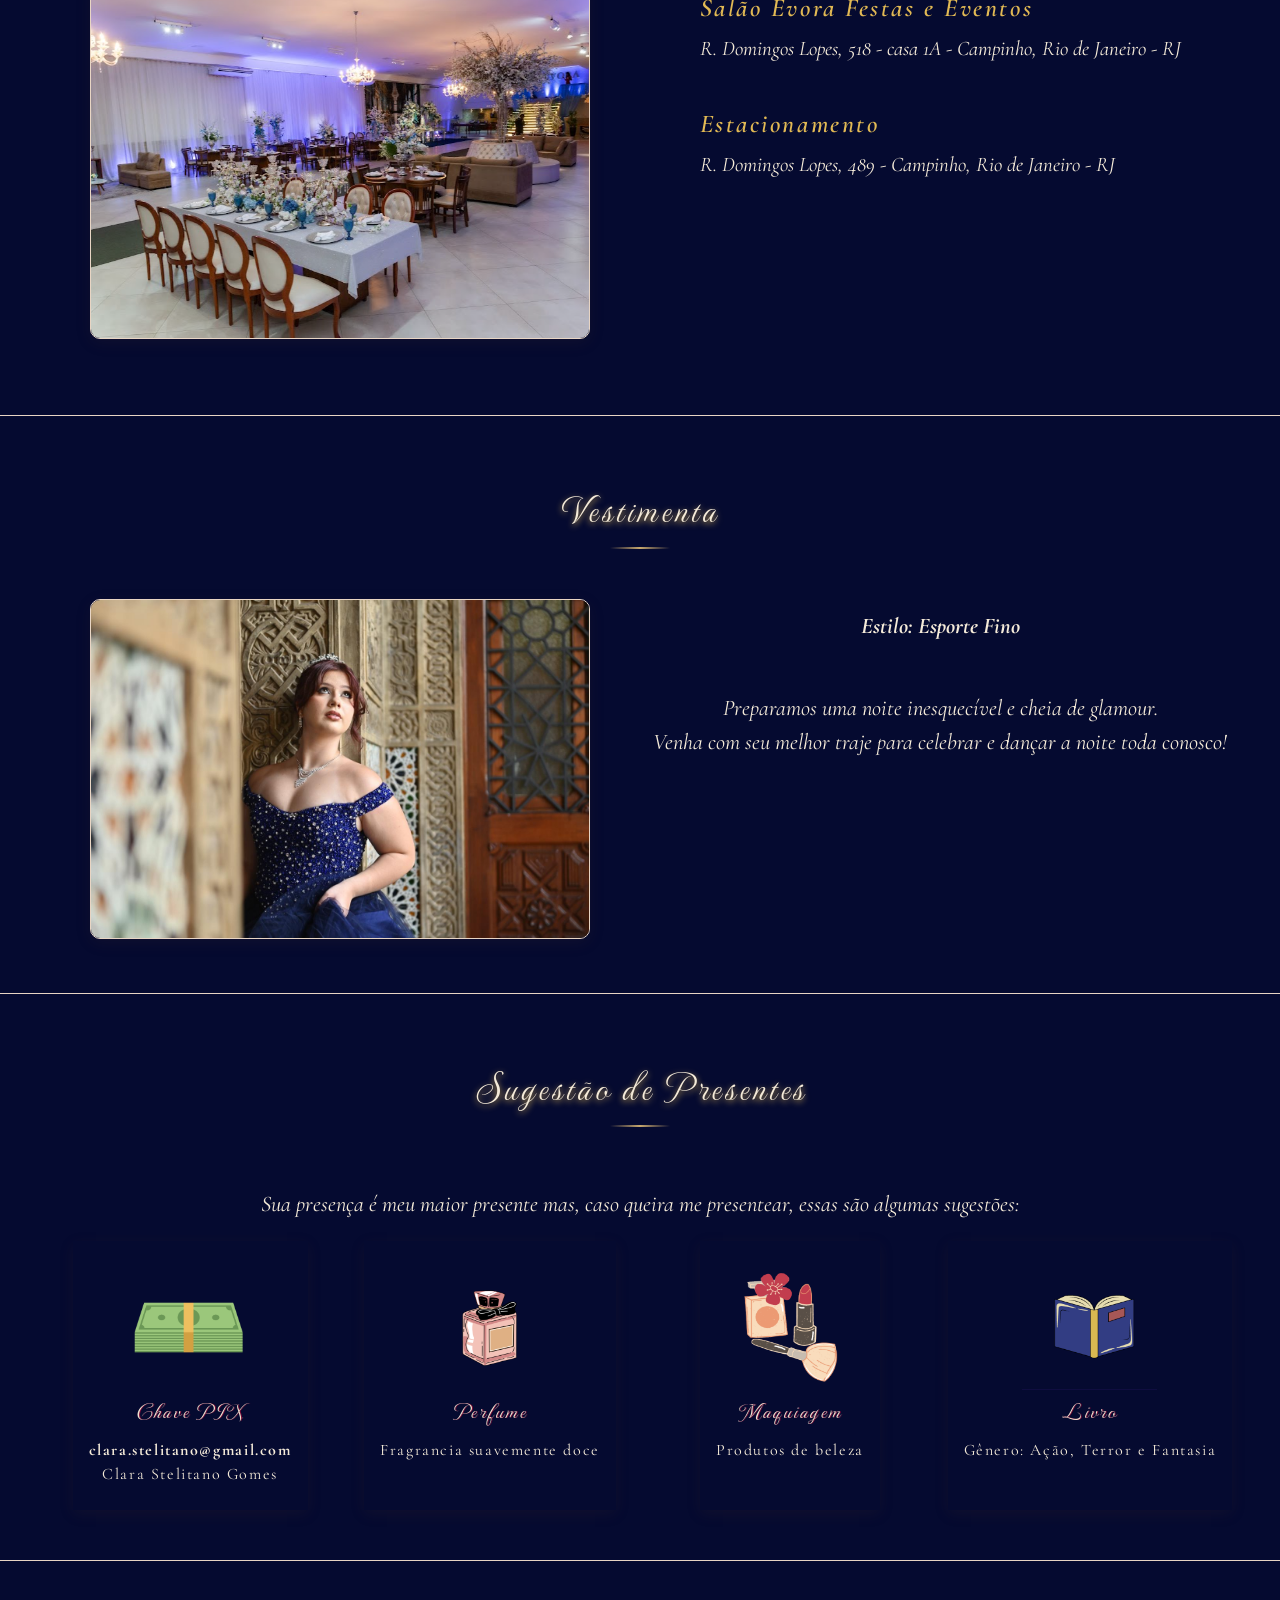
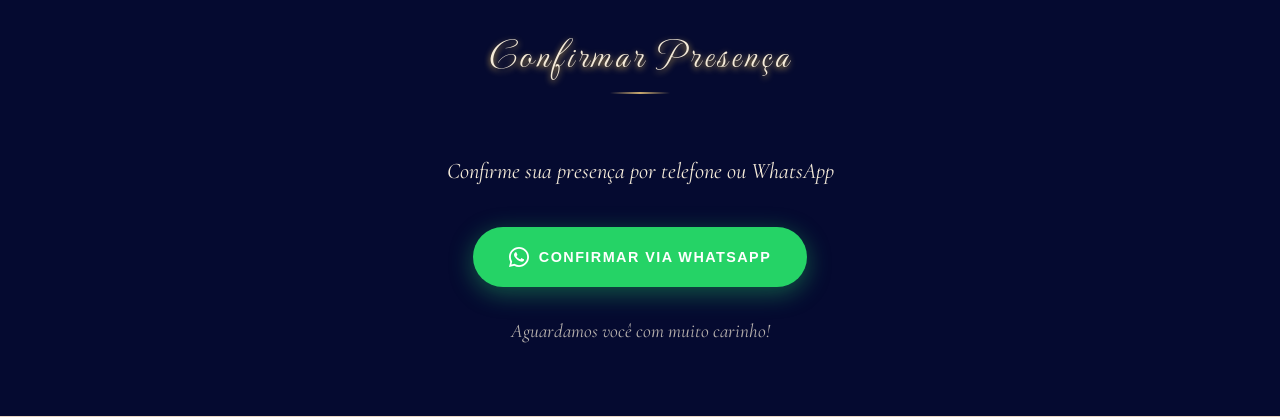
==== commit 3e5d2a5c: "icons and fonts" ====
--- a/index.html
+++ b/index.html
@@ -51,9 +51,6 @@
           <div class="gallery-card">
             <img class="gallery-img" src="img/foto15.jpeg" alt="clara">
           </div>
-          <!-- <div class="gallery-card">
-            <img class="gallery-img" src="img/foto10.jpeg" alt="clara">
-          </div> -->
           <div class="gallery-card">
             <img class="gallery-img" src="img/foto12.jpeg" alt="clara">
           </div>
@@ -121,23 +118,26 @@
 
         <div class="gifts-grid">
           <div class="gift-card">
-            <span class="gift-icon">💰</span>
-            <!-- <img src="img/icon_money.png" width="100" height="50"> -->
+            <!-- <span class="gift-icon">💰</span>-->
+            <img src="img/pix.png">
             <div class="gift-title">Chave PIX</div>
             <div class="gift-desc"><strong>clara.stelitano@gmail.com</strong><br>Clara Stelitano Gomes</div>
           </div>
           <div class="gift-card">
-            <span class="gift-icon">💐</span>
+            <!-- <span class="gift-icon">💐</span> -->
+             <img src="img/perfume.png">
             <div class="gift-title">Perfume</div>
             <div class="gift-desc">Fragrancia suavemente doce</div>
           </div>
           <div class="gift-card">
-            <span class="gift-icon">🪞</span>
+            <!-- <span class="gift-icon">🪞</span> -->
+             <img src="img/makeup.png">
             <div class="gift-title">Maquiagem</div>
             <div class="gift-desc">Produtos de beleza</div>
           </div>
           <div class="gift-card">
-            <span class="gift-icon">📖</span>
+            <!-- <span class="gift-icon">📖</span> -->
+             <img src="img/book.png">
             <div class="gift-title">Livro</div>
             <div class="gift-desc">Gênero: Ação, Terror e Fantasia</div>
           </div>
--- a/home.css
+++ b/home.css
@@ -60,35 +60,28 @@
     text-align: justify;
 }
 
-/* .hero::before,
-    .hero::after {
-      content: '';
-      position: absolute;
-      border-radius: 50%;
-      opacity: .15;
-    }
-
-    .hero::before {
-      width: 300px;
-      height: 300px;
-      background: radial-gradient(circle, var(--rose) 0%, transparent 70%);
-      top: -80px;
-      left: -80px;
-    }
-
-    .hero::after {
-      width: 250px;
-      height: 250px;
-      background: radial-gradient(circle, var(--gold) 0%, transparent 70%);
-      bottom: -60px;
-      right: -60px;
-    } */
-
 .hero-title {
-    font-family: "MonteCarlo", cursive;
+    font-family: "Great Vibes", cursive;
+    /* font-family: "MonteCarlo", cursive; */
     font-style: italic;
     font-size: clamp(2rem, 6vw, 4.2rem);
-    font-weight: 700;
+    font-weight: 560;
+    color: var(--bege);
+    letter-spacing: 0.06em;
+    line-height: 1.1;
+    position: relative;
+    z-index: 1;
+    text-shadow: 0 2px 6px var(--dourado);
+    /* text-align: right; */
+    /* animation: fadeDown .8s ease both; */
+}
+
+.hero-subtitle {
+    font-family: "Great Vibes", cursive;
+    /* font-family: "MonteCarlo", cursive; */
+    font-style: italic;
+    font-size: clamp(1rem, 6vw, 4.2rem);
+    font-weight: 500;
     color: var(--bege);
     letter-spacing: 0.04em;
     line-height: 1.1;
@@ -99,40 +92,15 @@
     /* animation: fadeDown .8s ease both; */
 }
 
-.hero-subtitle {
-    font-family: "MonteCarlo", cursive;
-    font-style: italic;
-    font-size: clamp(1rem, 6vw, 4.2rem);
-    font-weight: 700;
-    color: var(--bege);
-    letter-spacing: 0.04em;
-    line-height: 1.1;
-    position: relative;
-    z-index: 1;
-    text-shadow: 0 2px 6px var(--dourado);
-    /* text-align: right; */
-    /* animation: fadeDown .8s ease both; */
-}
-
 .hero-data {
-    font-family: 'Cormorant Garamond', serif;
+    /* font-family: 'Cormorant Garamond', serif; */
+    font-family: "Great Vibes", cursive;
     font-size: clamp(2rem, 2.5vw, 1.4rem);
-    font-style: italic;
+    /* font-style: italic; */
     text-align: left;
     color: var(--text);
     margin-top: 30px;
 }
-
-/* .hero-sub {
-      font-family: 'Cormorant Garamond', serif;
-      font-size: clamp(1rem, 3vw, 1.6rem);
-      font-style: italic;
-      color: var(--rose-dark);
-      margin-top: 10px;
-      letter-spacing: 0.08em;
-      position: relative; z-index: 1;
-      animation: fadeDown .8s .2s ease both;
-    } */
 
 @keyframes fadeDown {
     from {
@@ -163,26 +131,11 @@
 
 /* ── SIDEBAR NAV ── */
 nav.sidebar {
-    /* width: var(--nav-w);
-      flex-shrink: 0;
-      background: linear-gradient(180deg, var(--azul) 0%, #eeddcf 100%);
-      border-right: 1px solid var(--rose-light);
-      position: sticky;
-      top: 0;
-      height: 100vh;
-      display: flex;
-      flex-direction: column;
-      align-items: center;
-      padding: 30px 0;
-      gap: 8px;
-      box-shadow: 2px 0 12px var(--shadow);
-      z-index: 100; */
     width: 100%;
     background: var(--azul);
     /* border-bottom: 1px solid var(--rose-light); */
     position: sticky;
     top: 0;
-    /* height: auto; */
     display: flex;
     flex-direction: row;
     align-items: center;
@@ -191,7 +144,6 @@
     gap: 6px;
     box-shadow: 0 2px 12px var(--shadow);
     z-index: 100;
-    /* flex-wrap: wrap; */
 }
 
 nav.sidebar a {
@@ -199,8 +151,9 @@
     /* width: 95%; */
     padding: 11px 34px;
     /* font-family: "Imperial Script", cursive; */
-    /* font-family: 'Cormorant Garamond', serif; */
-    font-family: "MonteCarlo", cursive;
+    /* font-family: "MonteCarlo", cursive; */
+    /* font-family: "Great Vibes", cursive; */
+    font-family: 'Cormorant Garamond', serif;
     font-size: .88rem;
     font-weight: 500;
     letter-spacing: .12em;
@@ -257,11 +210,11 @@
 .section-title {
     font-family: "MonteCarlo", cursive;
     /* font-family: 'Cormorant Garamond', serif; */
-    font-size: clamp(1.3rem, 3vw, 2rem);
+    font-size: clamp(1.3rem, 3vw, 2.5rem);
     font-weight: 300;
     color: var(--text);
     letter-spacing: .10em;
-    text-transform: uppercase;
+    /* text-transform: uppercase; */
     text-align: center;
     margin-bottom: 6px;
     margin-top: 10px;
@@ -384,12 +337,15 @@
 }
 
 .location-label {
-    font-family: "MonteCarlo", cursive;
-    font-size: clamp(1rem, 2.5vw, 1.2rem);
-    font-weight: 700;
+    font-family: 'Cormorant Garamond', serif;
+    /* font-family: "Imperial Script", cursive; */
+    /* font-family: "MonteCarlo", cursive; */
+    /* font-family: "Great Vibes", cursive; */
+    font-size: clamp(1rem, 2.5vw, 1.6rem);
+    font-weight: 600;
     line-height: 1.5;
-    letter-spacing: .15em;
-    text-transform: uppercase;
+    letter-spacing: .10em;
+    /* text-transform: uppercase; */
     text-align: left;
     color: var(--dourado);
     margin-bottom: 4px;
@@ -397,7 +353,7 @@
 
 .location-addr {
     font-family: 'Cormorant Garamond', serif;
-    font-size: clamp(.85rem, 2.5vw, 1.2rem);
+    font-size: clamp(.85rem, 2.5vw, 1.3rem);
     line-height: 1rem;
     color: var(--text);
     margin-bottom: 20px;
@@ -452,12 +408,17 @@
 
 .gift-card {
     background: var(--azul);
-    /* border-radius: 12px; */
-    /* border: 1px solid var(--rose-light); */
+    /* border-radius: 12px;
+    border: 1px solid var(--rose-light); */
     padding: 24px 16px;
     text-align: center;
     box-shadow: 0 4px 14px var(--shadow);
     /* transition: transform .3s ease; */
+}
+
+.gift-card img {
+     width: 135px;
+     height: 125px;
 }
 
 /* .gift-card:hover {
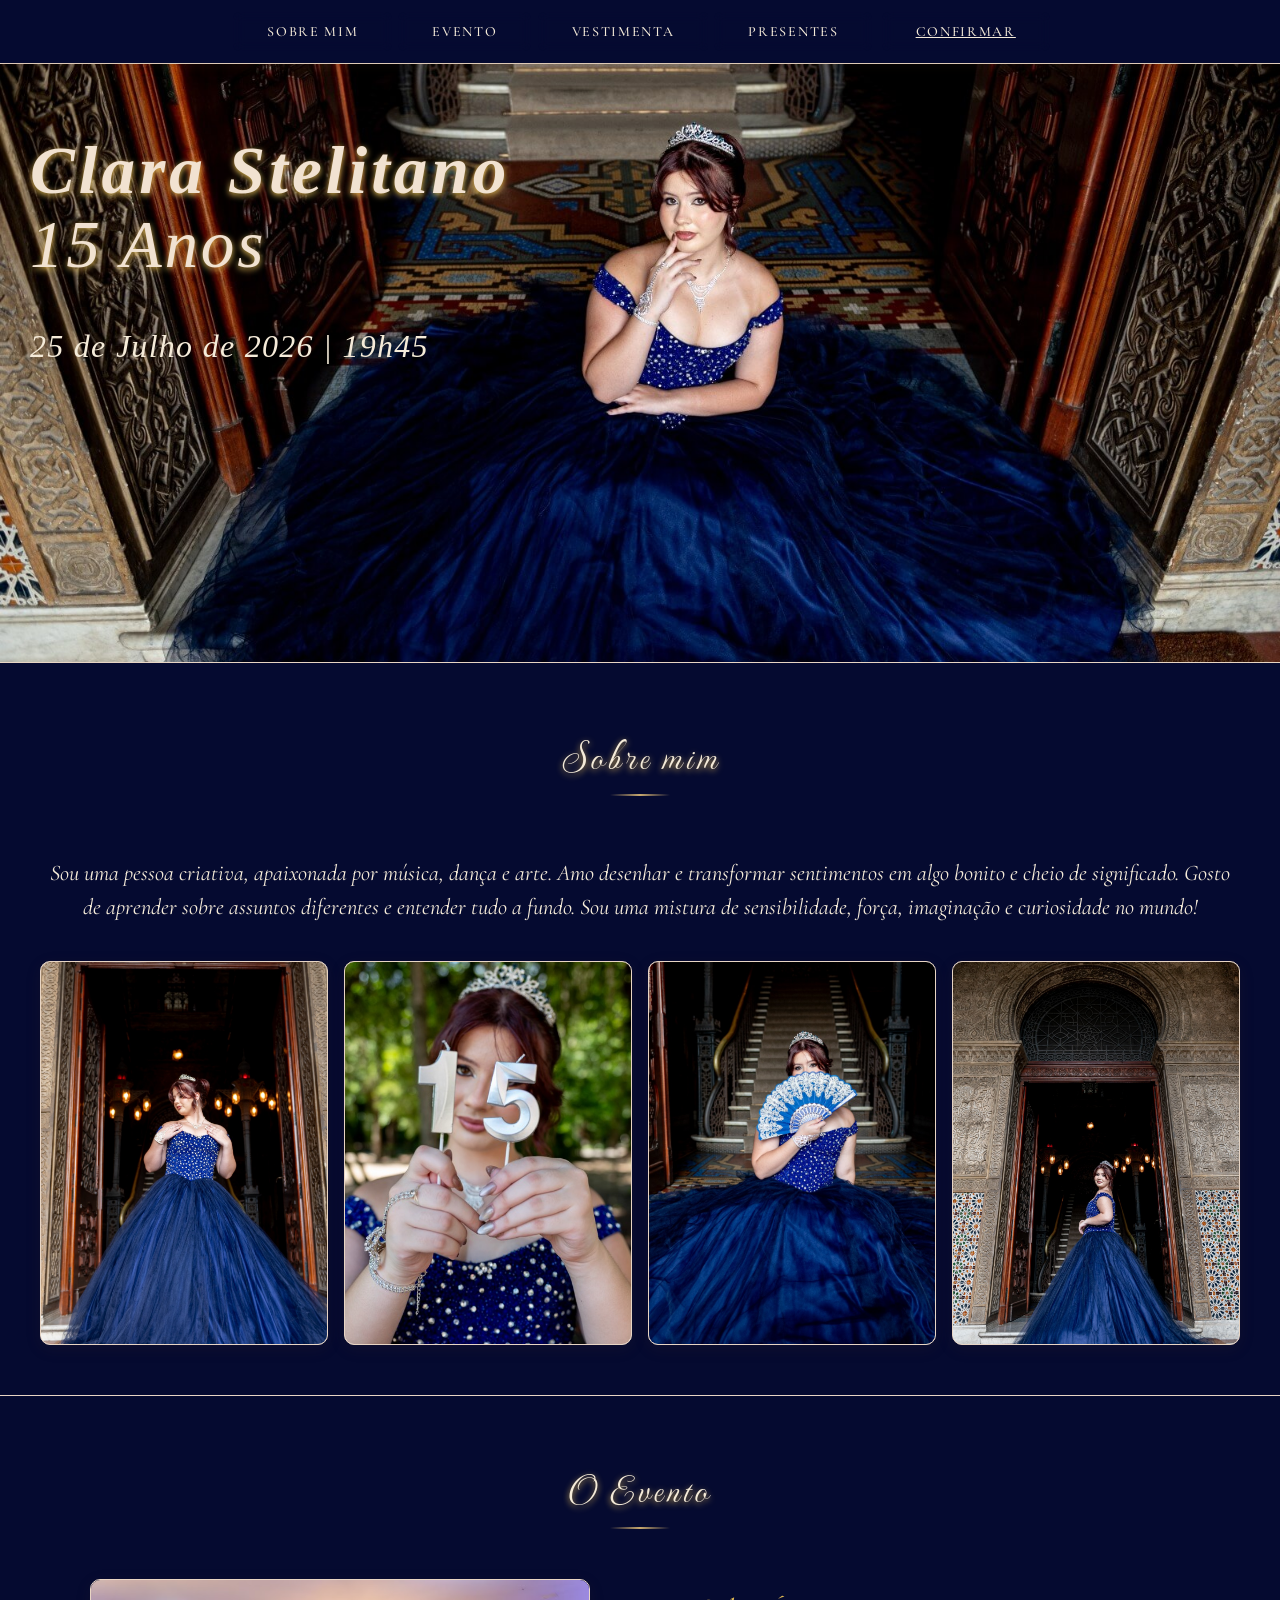
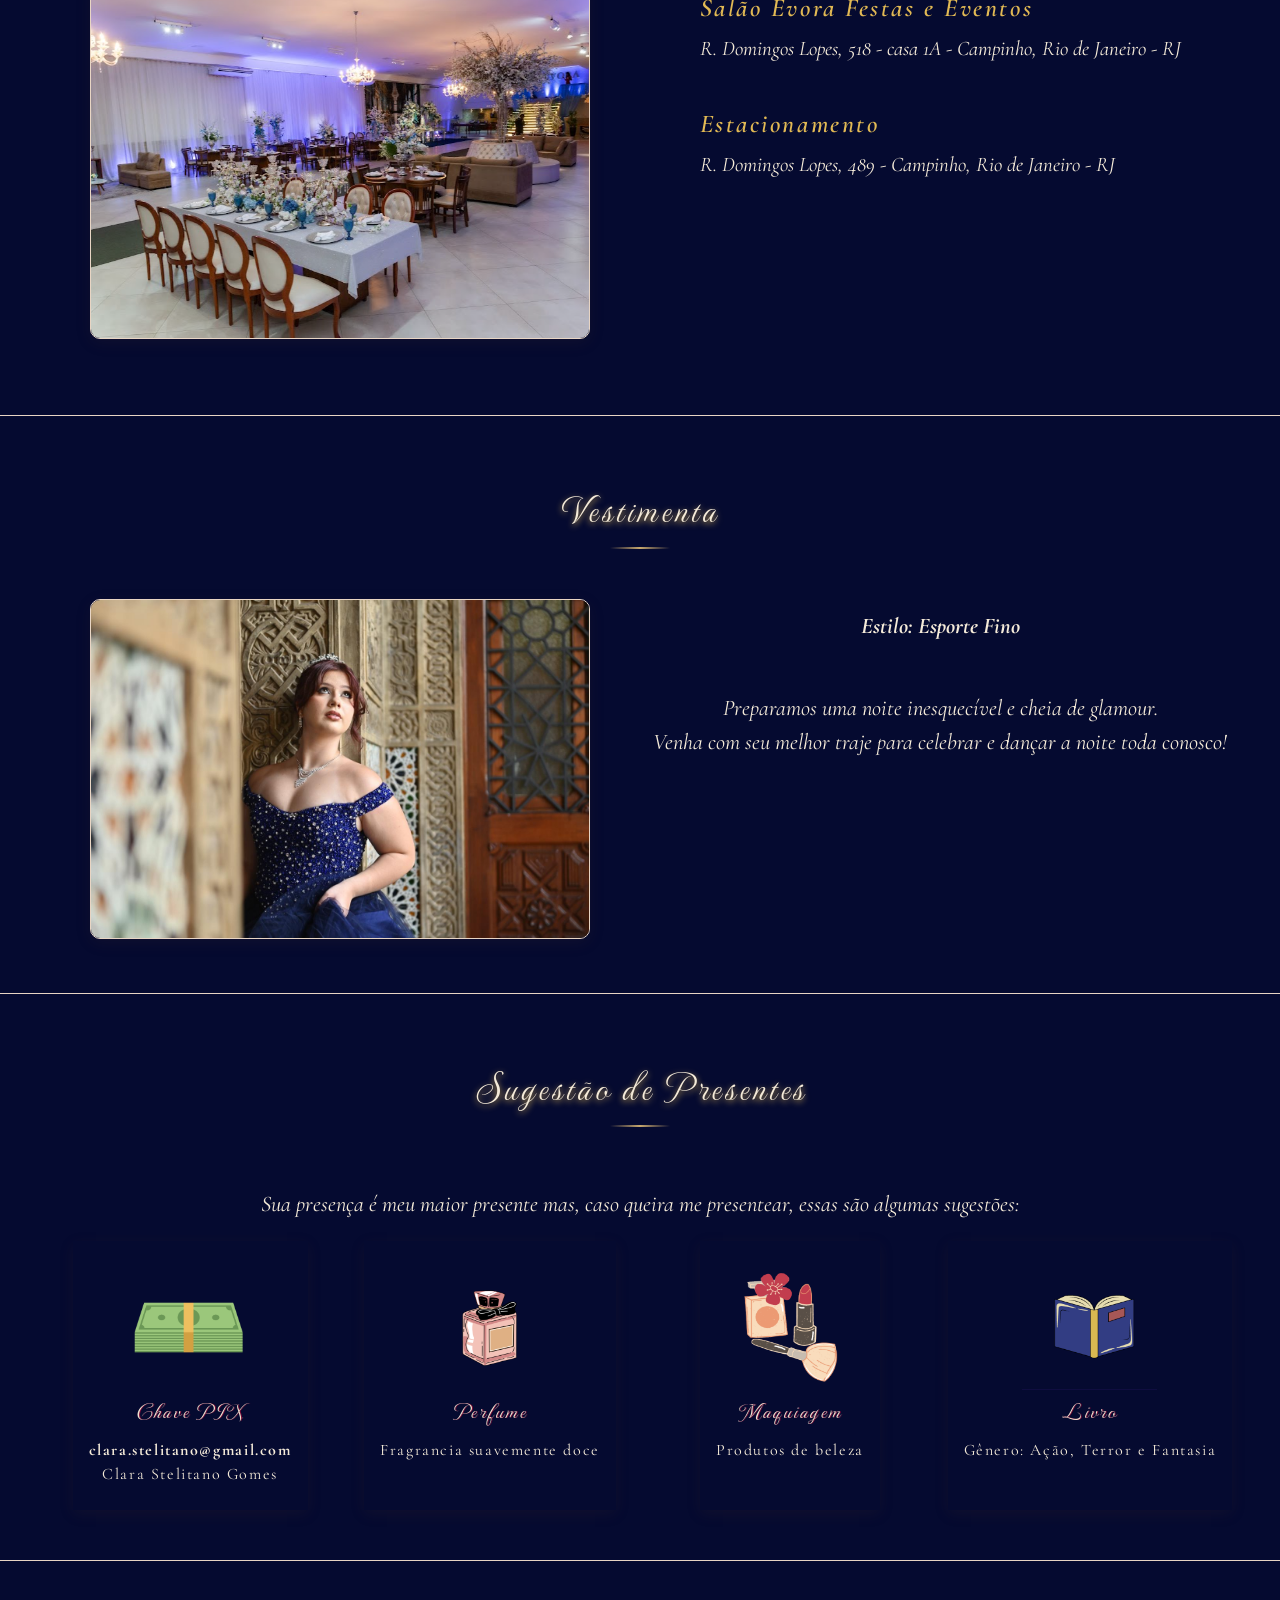
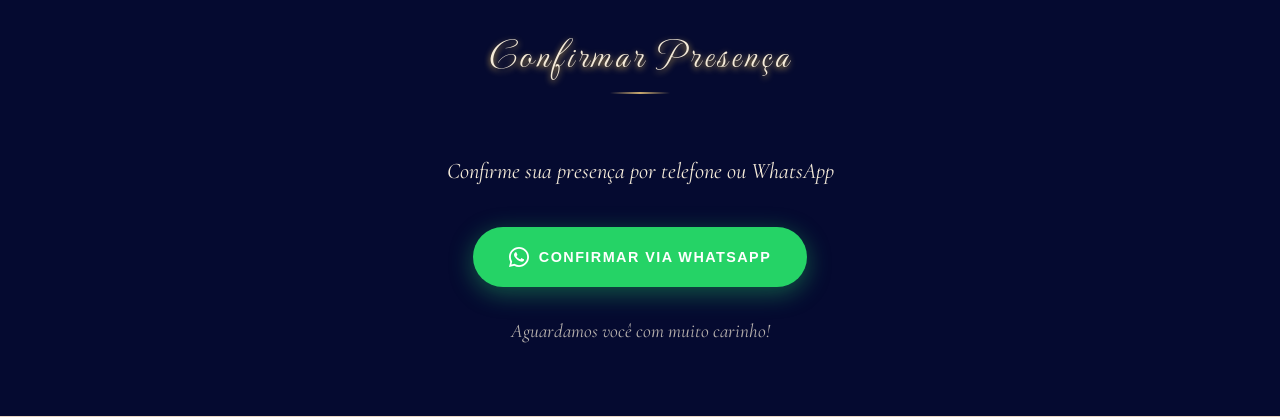
==== commit 3542288a: "foto galeria" ====
--- a/index.html
+++ b/index.html
@@ -55,7 +55,7 @@
             <img class="gallery-img" src="img/foto12.jpeg" alt="clara">
           </div>
           <div class="gallery-card">
-            <img class="gallery-img" src="img/foto1.jpeg" alt="clara">
+            <img class="gallery-img" src="img/foto17.jpeg" alt="clara">
           </div>
           <div class="gallery-card">
             <img class="gallery-img" src="img/foto16.jpeg" alt="clara">
--- a/home.css
+++ b/home.css
@@ -96,6 +96,7 @@
     /* font-family: 'Cormorant Garamond', serif; */
     font-family: "Great Vibes", cursive;
     font-size: clamp(2rem, 2.5vw, 1.4rem);
+    letter-spacing: 0.04em;
     /* font-style: italic; */
     text-align: left;
     color: var(--text);
@@ -691,7 +692,7 @@
 
     .hero-data {
         font-size: clamp(0.9rem, 3.8vw, 1.1rem);
-        margin-top: 14px;
+        margin-top: 1px;
     }
 
     /* ── Seções ── */
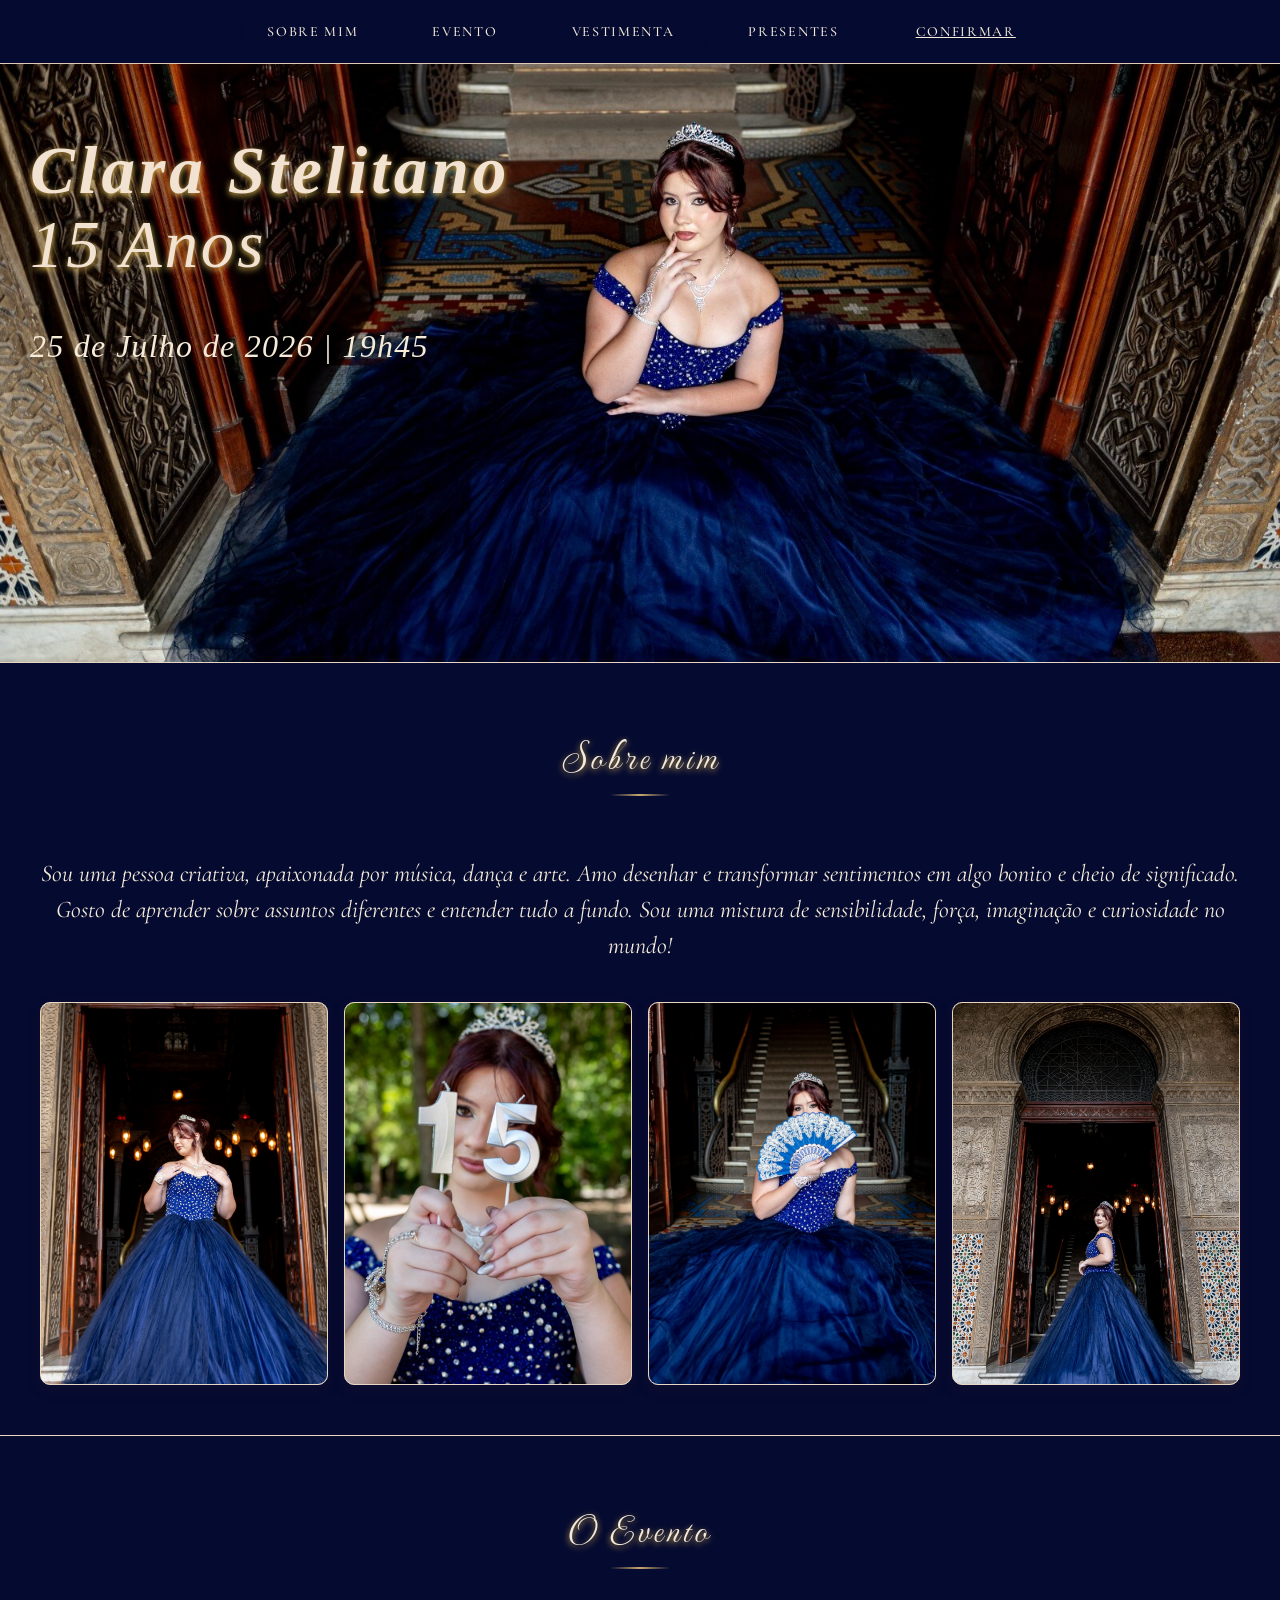
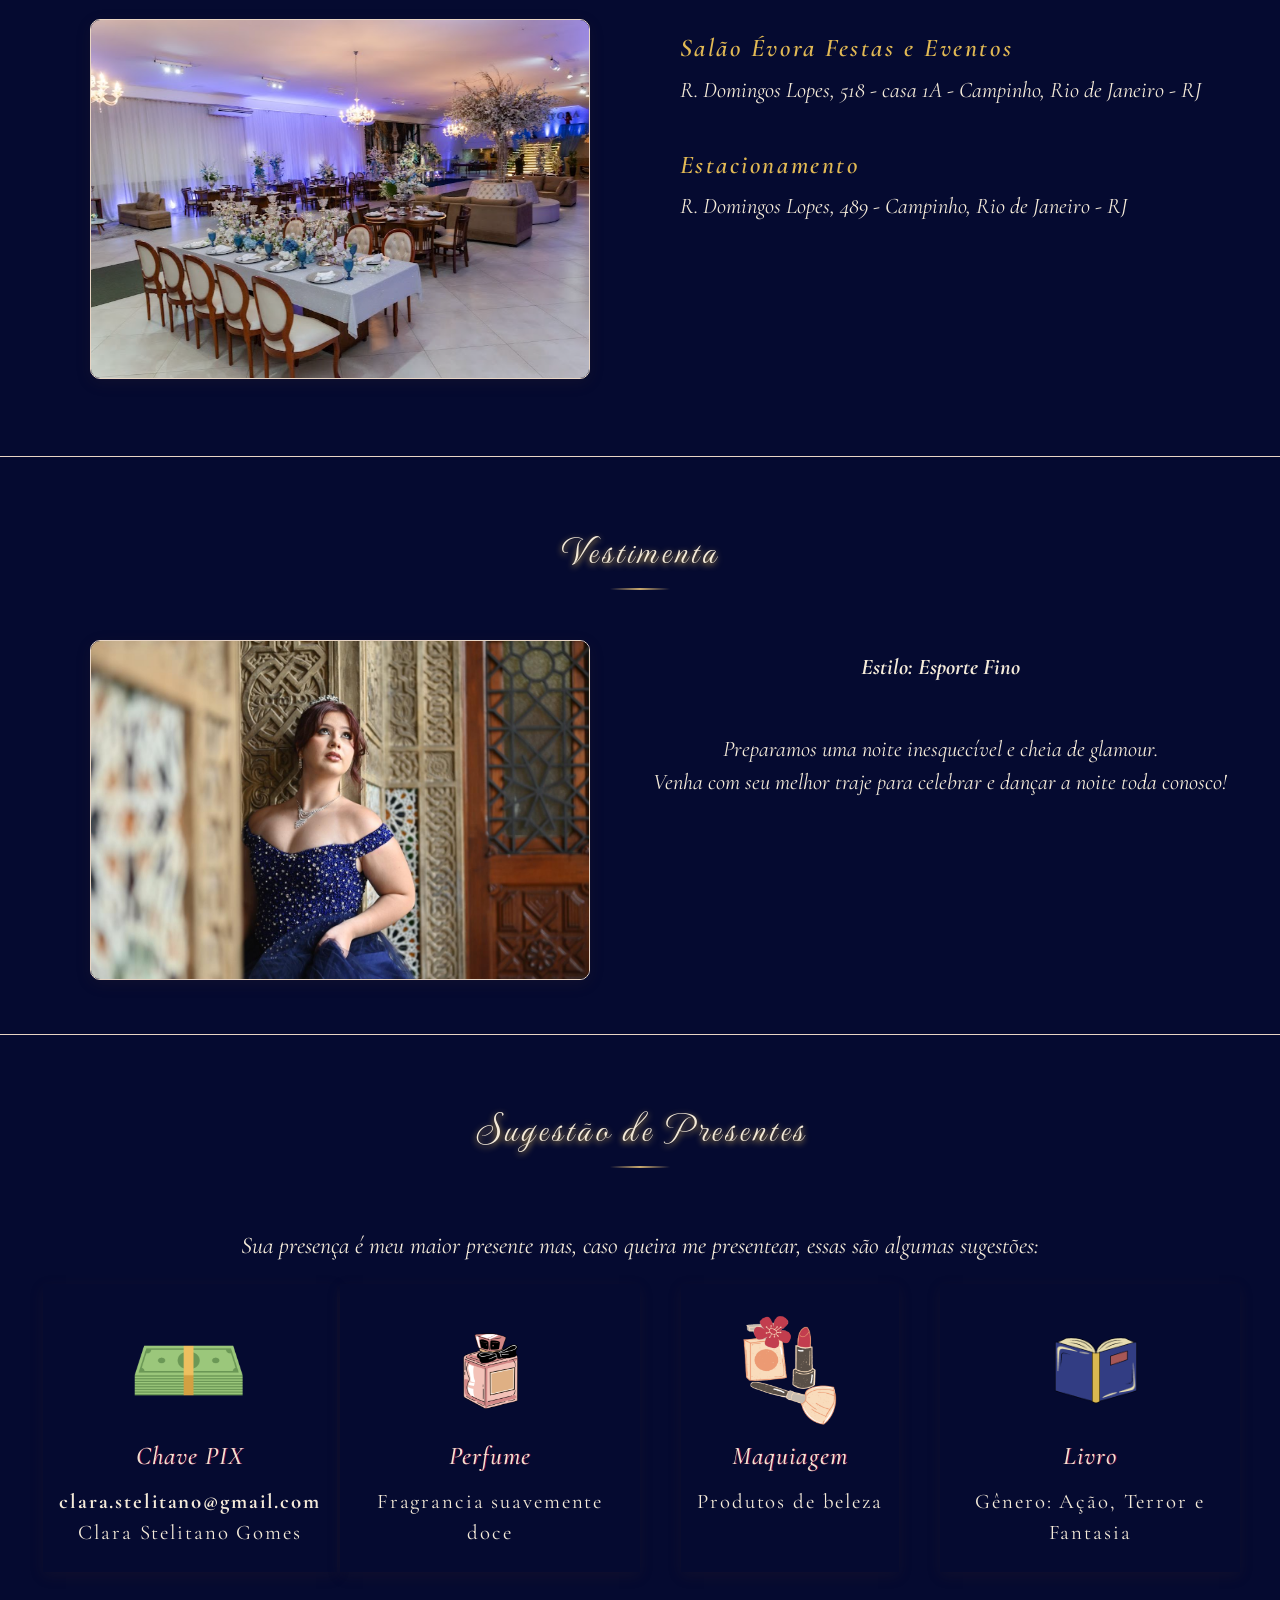
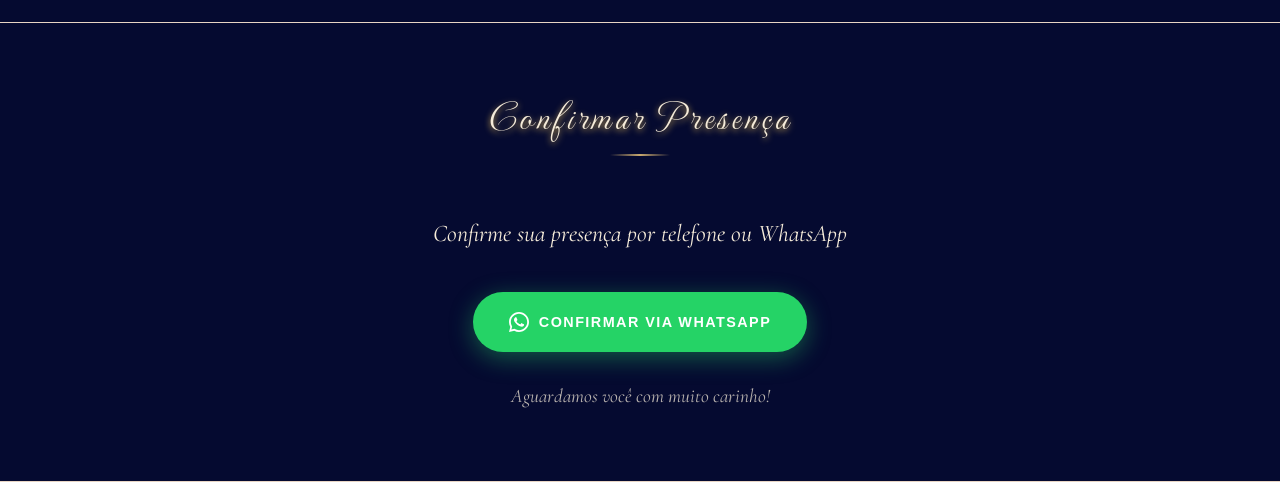
==== commit 8c562bc2: "fonts" ====
--- a/index.html
+++ b/index.html
@@ -150,7 +150,7 @@
         <h2 class="section-title">Confirmar Presença</h2>
         <div class="section-divider"></div>
         <p class="text-sobre">Confirme sua presença por telefone ou WhatsApp</p>
-        <a class="btn-whatsapp" href="https://wa.me/5521988600268?text=Olá!%20Gostaria%20de%20confirmar%20minha/nossa%20presença%20no%20aniversário%20de%2015%20anos%20da%20Clara.%20%0A%0ANome(s)%20confirmado(s):%0A*[Escreva%20aqui%20os(s)%20nome(s):]*%0A%0AAté%20lá!" target="_blank">
+        <a class="btn-whatsapp" href="https://wa.me/5521988600268?text=Olá!%20Gostaria%20de%20confirmar%20minha/nossa%20presença%20no%20aniversário%20de%2015%20anos%20da%20Clara.%20%0A%0ANome(s)%20confirmado(s):%0A*[Escreva%20aqui%20os(s)%20nome(s)]*%0A%0AAté%20lá!" target="_blank">
           <svg width="20" height="20" viewBox="0 0 24 24" fill="white">
             <path
               d="M17.472 14.382c-.297-.149-1.758-.867-2.03-.967-.273-.099-.471-.148-.67.15-.197.297-.767.966-.94 1.164-.173.199-.347.223-.644.075-.297-.15-1.255-.463-2.39-1.475-.883-.788-1.48-1.761-1.653-2.059-.173-.297-.018-.458.13-.606.134-.133.298-.347.446-.52.149-.174.198-.298.298-.497.099-.198.05-.371-.025-.52-.075-.149-.669-1.612-.916-2.207-.242-.579-.487-.5-.669-.51-.173-.008-.371-.01-.57-.01-.198 0-.52.074-.792.372-.272.297-1.04 1.016-1.04 2.479 0 1.462 1.065 2.875 1.213 3.074.149.198 2.096 3.2 5.077 4.487.709.306 1.262.489 1.694.625.712.227 1.36.195 1.871.118.571-.085 1.758-.719 2.006-1.413.248-.694.248-1.289.173-1.413-.074-.124-.272-.198-.57-.347z" />
@@ -168,7 +168,7 @@
   <nav class="mobile-nav">
     <div class="mobile-nav-inner">
       <a href="#sobre" onclick="setActiveMobile(this)">
-        <span class="nav-icon">🏠</span>Sobre
+        <span class="nav-icon">💙</span>Sobre
       </a>
       <a href="#evento" onclick="setActiveMobile(this)">
         <span class="nav-icon">📍</span>Evento
--- a/home.css
+++ b/home.css
@@ -239,7 +239,7 @@
 
 .text-sobre {
     font-family: 'Cormorant Garamond', serif;
-    font-size: clamp(1rem, 2.5vw, 1.4rem);
+    font-size: clamp(1rem, 2.5vw, 1.5rem);
     font-style: italic;
     color: var(--text);
     margin-bottom: 20px;
@@ -354,7 +354,7 @@
 
 .location-addr {
     font-family: 'Cormorant Garamond', serif;
-    font-size: clamp(.85rem, 2.5vw, 1.3rem);
+    font-size: clamp(.85rem, 2.5vw, 1.4rem);
     line-height: 1rem;
     color: var(--text);
     margin-bottom: 20px;
@@ -433,13 +433,13 @@
 }
 
 .gift-title {
-    font-family: "MonteCarlo", cursive;
-    font-size: clamp(1rem, 2.5vw, 1.4rem);
+    font-family: 'Cormorant Garamond', serif;
+    font-size: clamp(1rem, 2.5vw, 1.6rem);
     /* font-size: .88rem; */
-    /* font-style: italic; */
+    font-style: italic;
     line-height: 1.5;
     font-weight: 500;
-    letter-spacing: .1em;
+    letter-spacing: .04em;
     color: var(--bege);
     text-shadow: 1px 0px var(--marsala);
     margin-bottom: 10px;
@@ -447,10 +447,10 @@
 
 .gift-desc {
     font-family: 'Cormorant Garamond', serif;
-    font-size: 1rem;
+    font-size: 1.3rem;
     color: var(--text);
     line-height: 1.5;
-    letter-spacing: .1em;
+    letter-spacing: .09em;
 }
 
 /* ── RSVP ── */
@@ -527,14 +527,14 @@
 }
 
 /* ── FOOTER ── */
-footer {
+/* footer {
     background: var(--azul);
     color: rgba(255, 255, 255, .6);
     text-align: center;
     padding: 30px;
     font-size: .78rem;
     letter-spacing: .08em;
-}
+} */
 
 /* ══════════════════════════════════════════
        MOBILE NAV — barra inferior fixa
@@ -709,7 +709,7 @@
     }
 
     .text-sobre {
-        font-size: clamp(1rem, 3.8vw, 1.2rem);
+        font-size: clamp(1rem, 3.8vw, 1.5rem);
         text-align: center;
         padding: 0 4px;
         line-height: 1.6;
@@ -753,7 +753,7 @@
     }
 
     .location-addr {
-        line-height: 1.5;
+        line-height: 1.6;
     }
 
     /* ── Iframe do Maps: 100% de largura ── */
@@ -789,7 +789,7 @@
     }
 
     .rsvp-phone {
-        font-size: 1rem;
+        font-size: 1.1rem;
         padding: 0 12px;
         line-height: 1.6;
     }
@@ -836,11 +836,11 @@
     }
 
     .gift-title {
-        font-size: 0.85rem;
+        font-size: 1.15rem;
     }
 
     .gift-desc {
-        font-size: 0.78rem;
+        font-size: 0.92rem;
         letter-spacing: 0.05em;
     }
 
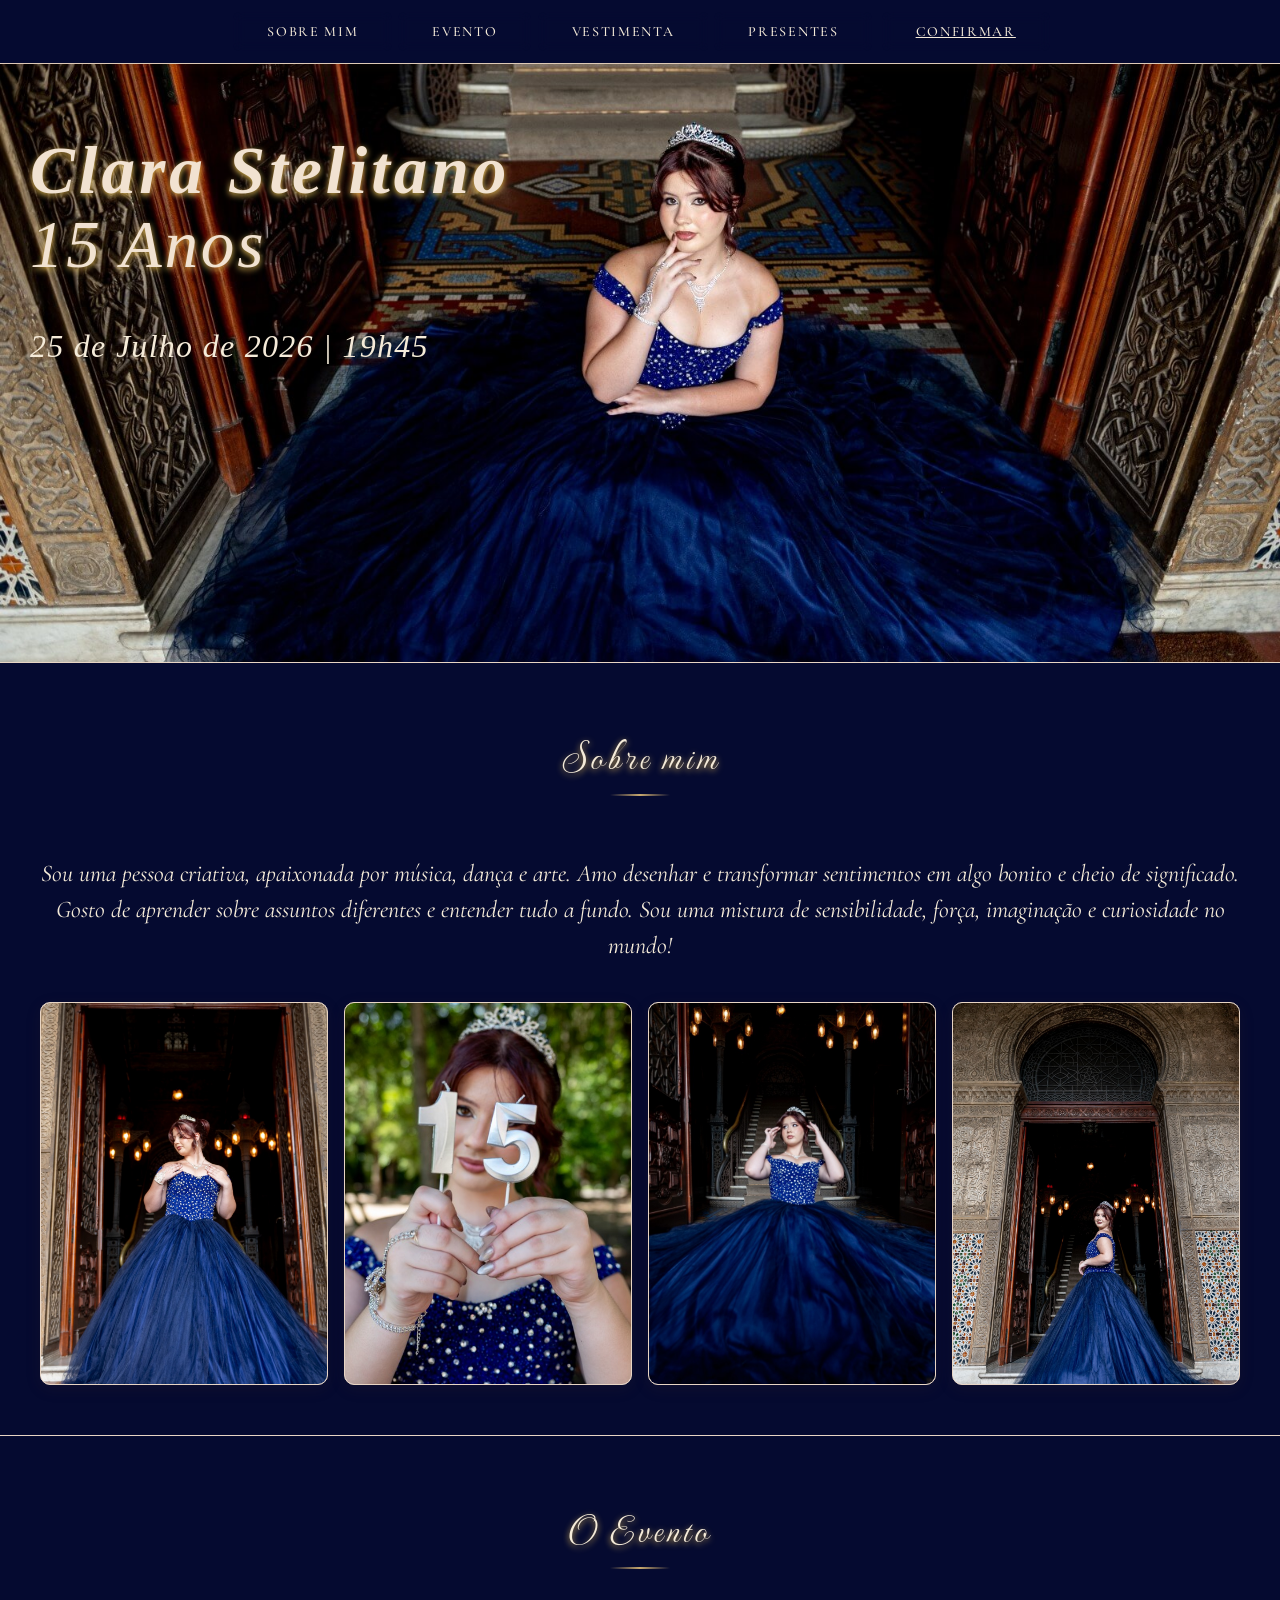
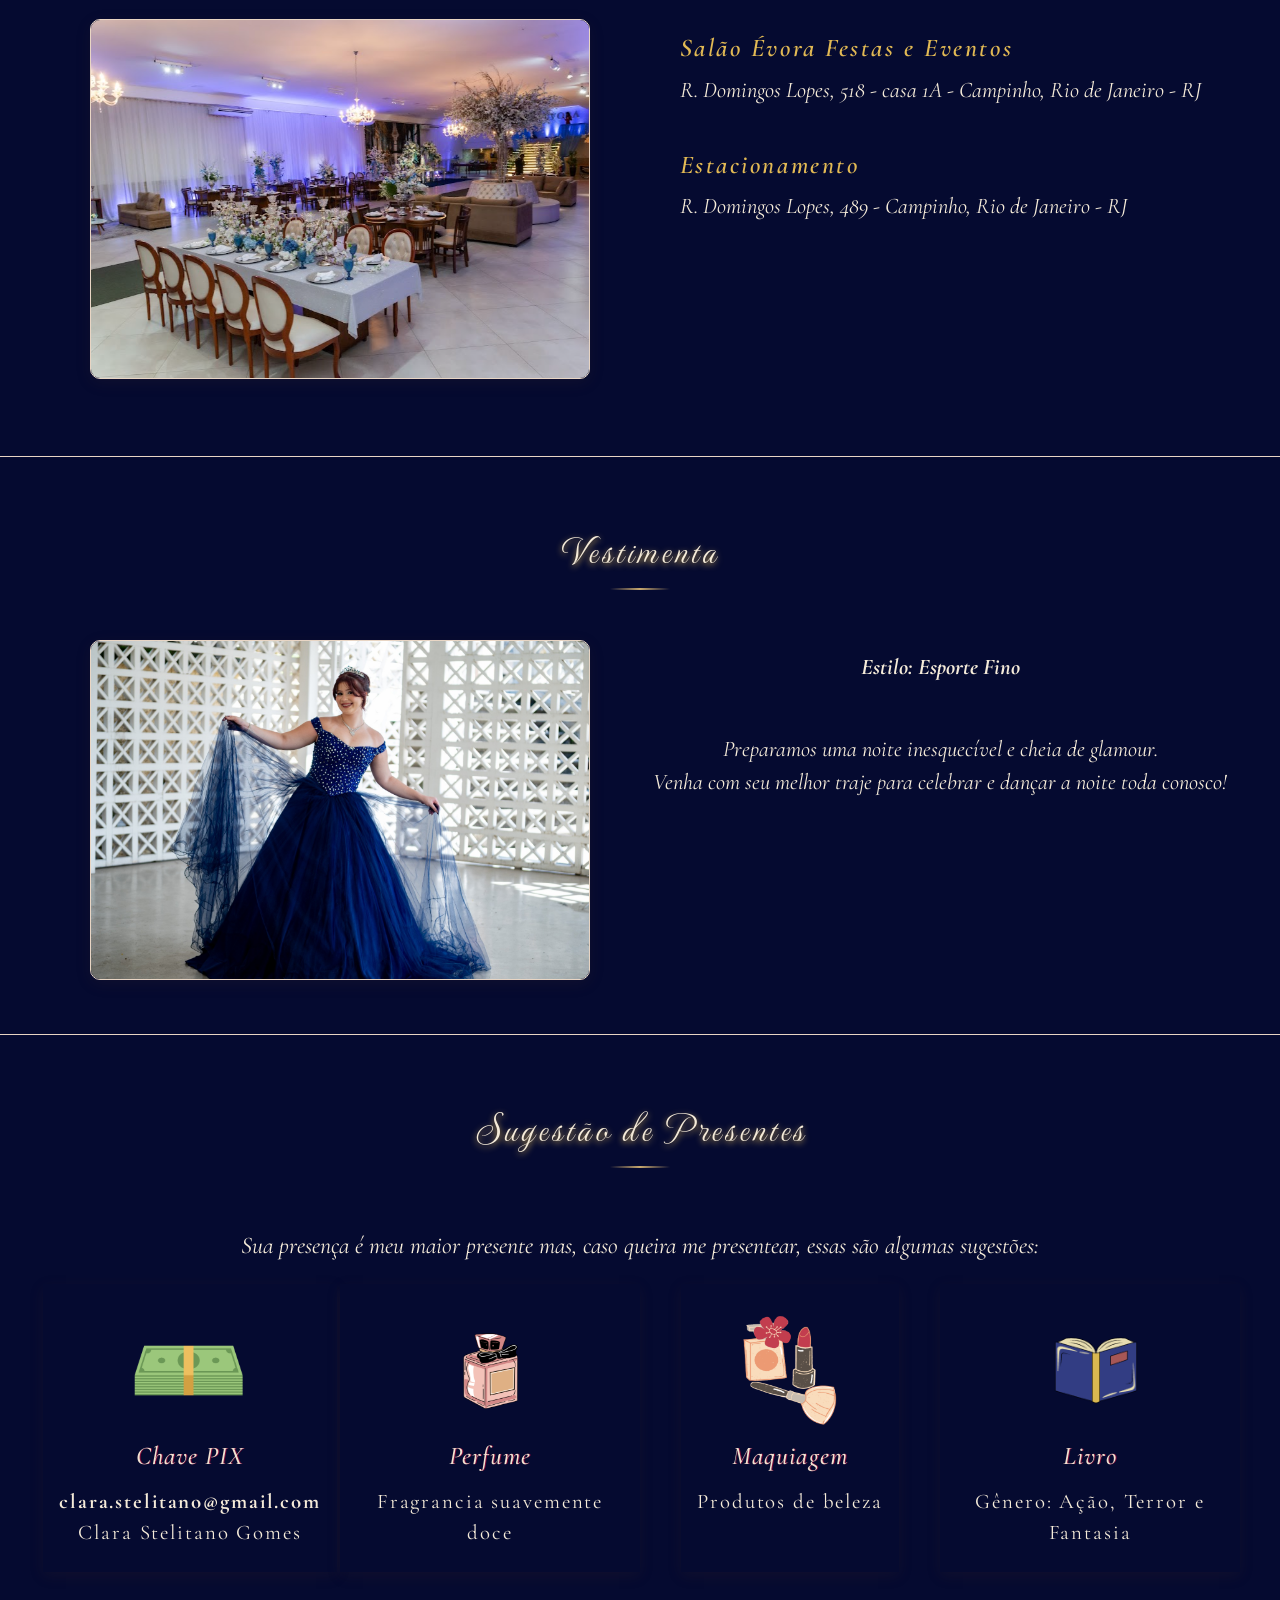
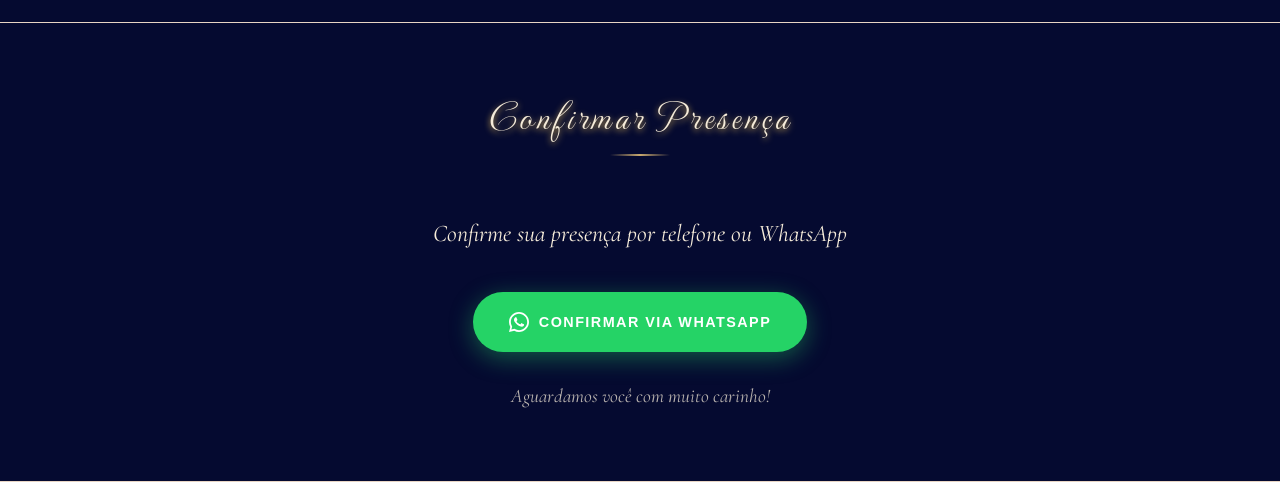
==== commit 9a9b2bd1: "fotos" ====
--- a/index.html
+++ b/index.html
@@ -55,7 +55,7 @@
             <img class="gallery-img" src="img/foto12.jpeg" alt="clara">
           </div>
           <div class="gallery-card">
-            <img class="gallery-img" src="img/foto17.jpeg" alt="clara">
+            <img class="gallery-img" src="img/foto22.jpeg" alt="clara">
           </div>
           <div class="gallery-card">
             <img class="gallery-img" src="img/foto16.jpeg" alt="clara">
@@ -97,7 +97,7 @@
         <div class="section-divider"></div>
         <div class="conteudoTotal">
           <div class="conteudoFoto">
-            <img src="img/foto6.jpeg" alt="clara">
+            <img src="img/foto21.jpeg" alt="clara">
           </div>
           <div class="contudoTextoTraje">
             <p><strong>Estilo: Esporte Fino</strong> </p>
